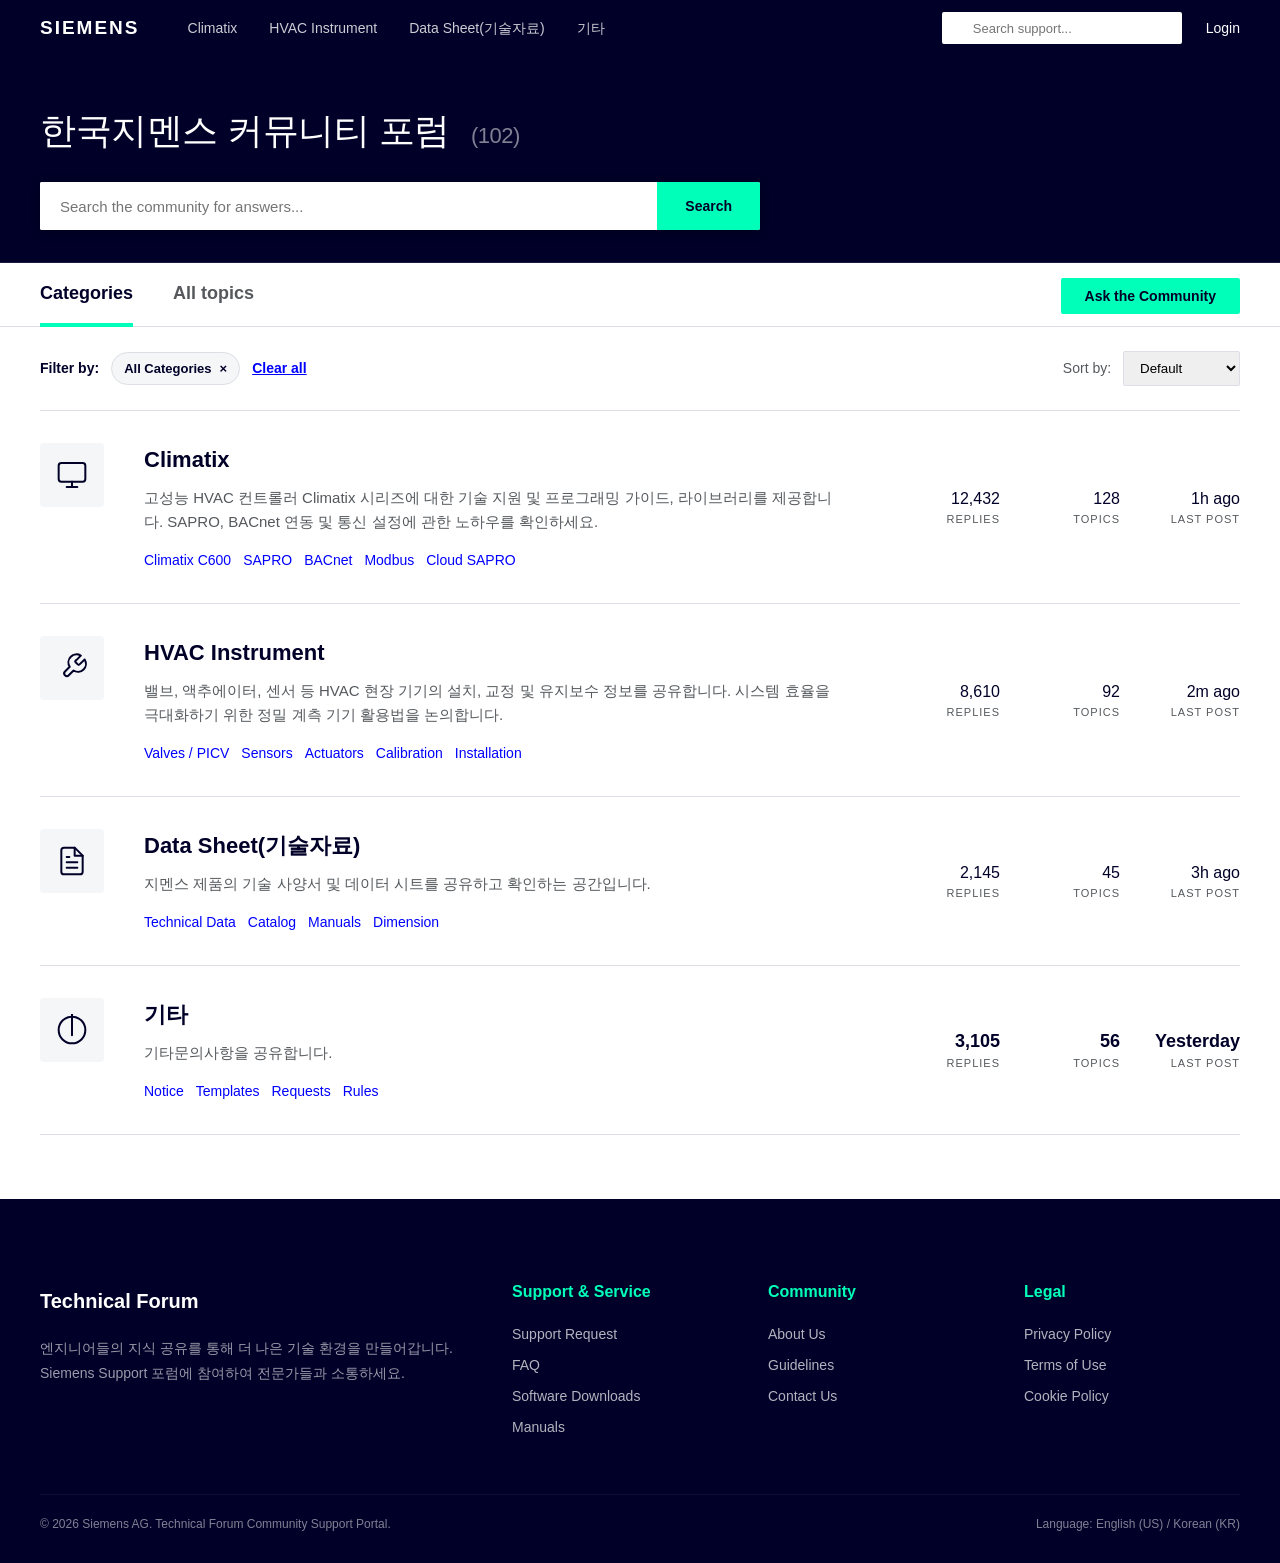
==== index.html @ f9561da0 "feat: add Data Sheet(기술자료) category to navigation and list" ====
<!doctype html>
<html lang="ko">
<head>
  <meta charset="utf-8" />
  <meta name="viewport" content="width=device-width, initial-scale=1" />
  <title>Technical Forum Community | Categories</title>
  <meta name="description" content="Technical Forum Community - 전문 엔지니어를 위한 기술 포럼 및 커뮤니티입니다." />
  <link rel="stylesheet" href="style.css">
  <script async src="https://pagead2.googlesyndication.com/pagead/js/adsbygoogle.js?client=ca-pub-2535043174275075" crossorigin="anonymous"></script>
</head>
<body>

  <!-- HEADER AREA -->
  <header class="topnav">
    <div class="container row">
      <div class="brand" onclick="location.href='/'">SIEMENS</div>
      <nav class="menu">
        <a href="#climatix">Climatix</a>
        <a href="#hvac">HVAC Instrument</a>
        <a href="#datasheet">Data Sheet(기술자료)</a>
        <a href="#others">기타</a>
      </nav>
      <div class="top-actions">
        <div class="search-mini">
          <svg width="14" height="14" viewBox="0 0 24 24" fill="none" stroke="currentColor" stroke-width="3" stroke-linecap="round" stroke-linejoin="round"><circle cx="11" cy="11" r="8"></circle><line x1="21" y1="21" x2="16.65" y2="16.65"></line></svg>
          <input type="text" placeholder="Search support..." />
        </div>
        <div style="cursor:pointer; font-size:14px; font-weight:500;">Login</div>
      </div>
    </div>
  </header>

  <!-- HERO SECTION -->
  <section class="hero">
    <div class="container">
      <h1>한국지멘스 커뮤니티 포럼 <span class="stats-count">(102)</span></h1>
      
      <div class="hero-search">
        <input type="text" placeholder="Search the community for answers..." />
        <button>Search</button>
      </div>
    </div>
  </section>

  <!-- ADSENSE TOP -->
  <div class="container" style="text-align: center;">
    <ins class="adsbygoogle"
         style="display:block"
         data-ad-client="ca-pub-2535043174275075"
         data-ad-slot="default"
         data-ad-format="auto"
         data-full-width-responsive="true"></ins>
    <script>(adsbygoogle = window.adsbygoogle || []).push({});</script>
  </div>

  <!-- TOOLBAR (Tabs & Ask Button) -->
  <div class="toolbar">
    <div class="container row">
      <div class="tabs">
        <div class="tab active">Categories</div>
        <div class="tab">All topics</div>
      </div>
      <div class="actions-right">
        <button class="btn-primary">Ask the Community</button>
      </div>
    </div>
  </div>

  <!-- MAIN CONTENT AREA -->
  <main class="container">
    
    <!-- Filter Bar -->
    <div class="filter-bar">
      <div class="filter-info">
        <span style="font-weight:700; font-size:14px;">Filter by:</span>
        <div class="tag">All Categories <span>×</span></div>
        <a href="#" style="font-size:14px; color:var(--link-color); text-decoration:underline; font-weight:700;">Clear all</a>
      </div>
      <div style="font-size:14px; color:var(--text-muted);">
        Sort by: 
        <select style="border:1px solid var(--border-color); padding:8px 12px; border-radius:2px; margin-left:8px;">
          <option>Default</option>
          <option>A-Z</option>
          <option>Most Topics</option>
        </select>
      </div>
    </div>

    <!-- Category List -->
    <section class="cat-list">
      
      <!-- Category 1: Climatix -->
      <div class="cat-item" id="climatix">
        <div class="cat-icon">
          <svg width="32" height="32" viewBox="0 0 24 24" fill="none" stroke="currentColor" stroke-width="1.5" stroke-linecap="round" stroke-linejoin="round"><rect x="2" y="3" width="20" height="14" rx="2" ry="2"></rect><line x1="8" y1="21" x2="16" y2="21"></line><line x1="12" y1="17" x2="12" y2="21"></line></svg>
        </div>
        <div class="cat-body">
          <h3>Climatix</h3>
          <p>고성능 HVAC 컨트롤러 Climatix 시리즈에 대한 기술 지원 및 프로그래밍 가이드, 라이브러리를 제공합니다. SAPRO, BACnet 연동 및 통신 설정에 관한 노하우를 확인하세요.</p>
          <div class="cat-tags">
            <a href="#">Climatix C600</a>
            <a href="#">SAPRO</a>
            <a href="#">BACnet</a>
            <a href="#">Modbus</a>
            <a href="#">Cloud SAPRO</a>
          </div>
        </div>
        <div class="cat-stats">
          <div class="stat-box"><span class="data-val">12,432</span> <span class="stat-label">REPLIES</span></div>
          <div class="stat-box"><span class="data-val">128</span> <span class="stat-label">TOPICS</span></div>
          <div class="stat-box"><span class="data-val">1h ago</span> <span class="stat-label">LAST POST</span></div>
        </div>
      </div>

      <!-- Category 2: HVAC Instrument -->
      <div class="cat-item" id="hvac">
        <div class="cat-icon">
          <svg width="32" height="32" viewBox="0 0 24 24" fill="none" stroke="currentColor" stroke-width="1.5" stroke-linecap="round" stroke-linejoin="round"><path d="M14.7 6.3a1 1 0 0 0 0 1.4l1.6 1.6a1 1 0 0 0 1.4 0l3.77-3.7a6 6 0 0 1-8.3 8.3l-3.58 3.54a2 2 0 1 1-2.83-2.83l3.54-3.58a6 6 0 0 1 8.3-8.3l-3.7 3.77Z"></path></svg>
        </div>
        <div class="cat-body">
          <h3>HVAC Instrument</h3>
          <p>밸브, 액추에이터, 센서 등 HVAC 현장 기기의 설치, 교정 및 유지보수 정보를 공유합니다. 시스템 효율을 극대화하기 위한 정밀 계측 기기 활용법을 논의합니다.</p>
          <div class="cat-tags">
            <a href="#">Valves / PICV</a>
            <a href="#">Sensors</a>
            <a href="#">Actuators</a>
            <a href="#">Calibration</a>
            <a href="#">Installation</a>
          </div>
        </div>
        <div class="cat-stats">
          <div class="stat-box"><span class="data-val">8,610</span> <span class="stat-label">REPLIES</span></div>
          <div class="stat-box"><span class="data-val">92</span> <span class="stat-label">TOPICS</span></div>
          <div class="stat-box"><span class="data-val">2m ago</span> <span class="stat-label">LAST POST</span></div>
        </div>
      </div>

      <!-- Category 3: Data Sheet -->
      <div class="cat-item" id="datasheet">
        <div class="cat-icon">
          <svg width="32" height="32" viewBox="0 0 24 24" fill="none" stroke="currentColor" stroke-width="1.5" stroke-linecap="round" stroke-linejoin="round"><path d="M14 2H6a2 2 0 0 0-2 2v16a2 2 0 0 0 2 2h12a2 2 0 0 0 2-2V8z"></path><polyline points="14 2 14 8 20 8"></polyline><line x1="16" y1="13" x2="8" y2="13"></line><line x1="16" y1="17" x2="8" y2="17"></line><polyline points="10 9 9 9 8 9"></polyline></svg>
        </div>
        <div class="cat-body">
          <h3>Data Sheet(기술자료)</h3>
          <p>지멘스 제품의 기술 사양서 및 데이터 시트를 공유하고 확인하는 공간입니다.</p>
          <div class="cat-tags">
            <a href="#">Technical Data</a>
            <a href="#">Catalog</a>
            <a href="#">Manuals</a>
            <a href="#">Dimension</a>
          </div>
        </div>
        <div class="cat-stats">
          <div class="stat-box"><span class="data-val">2,145</span> <span class="stat-label">REPLIES</span></div>
          <div class="stat-box"><span class="data-val">45</span> <span class="stat-label">TOPICS</span></div>
          <div class="stat-box"><span class="data-val">3h ago</span> <span class="stat-label">LAST POST</span></div>
        </div>
      </div>

      <!-- Category 4: Community -->
      <div class="cat-item" id="others">
        <div class="cat-icon">
          <svg width="32" height="32" viewBox="0 0 24 24" fill="none" stroke="currentColor" stroke-width="1.5" stroke-linecap="round" stroke-linejoin="round"><circle cx="12" cy="12" r="10"></circle><line x1="12" y1="8" x2="12" y2="12"></line><line x1="12" y1="16" x2="12.01" i6="16"></line></svg>
        </div>
        <div class="cat-body">
          <h3>기타</h3>
          <p>기타문의사항을 공유합니다.</p>
          <div class="cat-tags">
            <a href="#">Notice</a>
            <a href="#">Templates</a>
            <a href="#">Requests</a>
            <a href="#">Rules</a>
          </div>
        </div>
        <div class="cat-stats">
          <div class="stat-box"><span class="stat-val">3,105</span> <span class="stat-label">REPLIES</span></div>
          <div class="stat-box"><span class="stat-val">56</span> <span class="stat-label">TOPICS</span></div>
          <div class="stat-box"><span class="stat-val">Yesterday</span> <span class="stat-label">LAST POST</span></div>
        </div>
      </div>

    </section>

    <!-- ADSENSE BOTTOM SLOT -->
    <div style="margin: 64px 0; text-align: center;">
      <ins class="adsbygoogle"
           style="display:block"
           data-ad-client="ca-pub-2535043174275075"
           data-ad-slot="default"
           data-ad-format="auto"
           data-full-width-responsive="true"></ins>
      <script>(adsbygoogle = window.adsbygoogle || []).push({});</script>
    </div>

  </main>

  <!-- FOOTER AREA -->
  <footer>
    <div class="container">
      <div class="footer-grid">
        <div class="footer-col">
          <h4 style="color:#fff; font-size:20px;">Technical Forum</h4>
          <p style="opacity:0.6; font-size:14px; line-height:1.8;">엔지니어들의 지식 공유를 통해 더 나은 기술 환경을 만들어갑니다. Siemens Support 포럼에 참여하여 전문가들과 소통하세요.</p>
        </div>
        <div class="footer-col">
          <h4>Support & Service</h4>
          <ul>
            <li><a href="#">Support Request</a></li>
            <li><a href="#">FAQ</a></li>
            <li><a href="#">Software Downloads</a></li>
            <li><a href="#">Manuals</a></li>
          </ul>
        </div>
        <div class="footer-col">
          <h4>Community</h4>
          <ul>
            <li><a href="#">About Us</a></li>
            <li><a href="#">Guidelines</a></li>
            <li><a href="#">Contact Us</a></li>
          </ul>
        </div>
        <div class="footer-col">
          <h4>Legal</h4>
          <ul>
            <li><a href="#">Privacy Policy</a></li>
            <li><a href="#">Terms of Use</a></li>
            <li><a href="#">Cookie Policy</a></li>
          </ul>
        </div>
      </div>
      <div class="footer-bottom">
        <div>© 2026 Siemens AG. Technical Forum Community Support Portal.</div>
        <div>Language: English (US) / Korean (KR)</div>
      </div>
    </div>
  </footer>

  <script src="main.js"></script>
</body>
</html>
---- style.css ----
:root {
  --siemens-navy: #000028; /* Siemens Petrol Dark */
  --siemens-mint: #00ffb9; /* Siemens Mint */
  --bg-main: #ffffff;
  --bg-soft: #f4f6f8;
  --border-color: #dcdfe6;
  --text-main: #000028;
  --text-muted: #55595d;
  --link-color: #0000ff;
  --max-width: 1240px;
  --header-height: 56px;
}

* {
  box-sizing: border-box;
  -webkit-font-smoothing: antialiased;
}

body {
  margin: 0;
  font-family: "Siemens Sans", "Helvetica Neue", Arial, sans-serif;
  color: var(--text-main);
  background: var(--bg-main);
  line-height: 1.5;
}

a {
  color: inherit;
  text-decoration: none;
  transition: all 0.2s ease;
}

.container {
  max-width: var(--max-width);
  margin: 0 auto;
  padding: 0 20px;
}

/* Header & Navigation */
.topnav {
  background: var(--siemens-navy);
  color: #fff;
  height: var(--header-height);
  position: sticky;
  top: 0;
  z-index: 1000;
  display: flex;
  align-items: center;
}

.topnav .row {
  display: flex;
  align-items: center;
  width: 100%;
  height: 100%;
}

.brand {
  font-size: 19px;
  font-weight: 700;
  letter-spacing: 2px;
  cursor: pointer;
  margin-right: 48px;
  display: flex;
  align-items: center;
}

.menu {
  display: flex;
  gap: 32px;
  font-size: 14px;
  font-weight: 400;
  height: 100%;
}

.menu a {
  display: flex;
  align-items: center;
  opacity: 0.8;
  position: relative;
  height: 100%;
}

.menu a:hover, .menu a.active {
  opacity: 1;
}

.menu a::after {
  content: '';
  position: absolute;
  bottom: 0;
  left: 0;
  width: 100%;
  height: 3px;
  background: var(--siemens-mint);
  transform: scaleX(0);
  transition: transform 0.2s;
}

.menu a:hover::after, .menu a.active::after {
  transform: scaleX(1);
}

.top-actions {
  margin-left: auto;
  display: flex;
  align-items: center;
  gap: 24px;
}

.search-mini {
  background: #fff;
  border-radius: 2px;
  display: flex;
  align-items: center;
  padding: 0 10px;
  height: 32px;
  width: 240px;
}

.search-mini input {
  border: none;
  outline: none;
  padding: 0 8px;
  width: 100%;
  font-size: 13px;
  color: #000;
}

/* Hero Section */
.hero {
  background: var(--siemens-navy);
  color: #fff;
  padding: 48px 0 32px;
  text-align: left;
  border-bottom: 1px solid rgba(255,255,255,0.1);
}

.hero h1 {
  margin: 0 0 24px 0;
  font-size: 36px;
  font-weight: 300;
  letter-spacing: -0.5px;
}

.hero .stats-count {
  font-size: 22px;
  opacity: 0.5;
  margin-left: 12px;
  font-weight: 300;
}

.hero-search {
  display: flex;
  max-width: 720px;
  background: #fff;
  border-radius: 2px;
  overflow: hidden;
  height: 48px;
  box-shadow: 0 2px 10px rgba(0,0,0,0.3);
}

.hero-search input {
  flex: 1;
  border: none;
  padding: 0 20px;
  font-size: 15px;
  outline: none;
}

.hero-search button {
  background: var(--siemens-mint);
  border: none;
  padding: 0 28px;
  font-weight: 700;
  color: var(--siemens-navy);
  cursor: pointer;
  font-size: 14px;
}

/* Breadcrumb */
.breadcrumb {
  background: #fff;
  border-bottom: 1px solid var(--border-color);
  padding: 12px 0;
  font-size: 12px;
  color: var(--text-muted);
}

/* Content Tabs Toolbar */
.toolbar {
  border-bottom: 1px solid var(--border-color);
  background: #fff;
  position: sticky;
  top: var(--header-height);
  z-index: 900;
}

.toolbar .row {
  display: flex;
  justify-content: space-between;
  align-items: flex-end;
}

.tabs {
  display: flex;
  gap: 40px;
}

.tab {
  padding: 16px 0;
  font-size: 18px;
  font-weight: 700;
  color: var(--text-muted);
  border-bottom: 4px solid transparent;
  cursor: pointer;
  position: relative;
  bottom: -1px;
}

.tab.active {
  color: var(--siemens-navy);
  border-bottom-color: var(--siemens-mint);
}

.actions-right {
  padding-bottom: 12px;
}

.btn-primary {
  background: var(--siemens-mint);
  color: var(--siemens-navy);
  border: none;
  padding: 10px 24px;
  font-weight: 700;
  border-radius: 2px;
  cursor: pointer;
  font-size: 14px;
}

/* Filter Bar */
.filter-bar {
  display: flex;
  justify-content: space-between;
  padding: 24px 0;
  border-bottom: 1px solid var(--border-color);
  align-items: center;
}

.filter-info {
  display: flex;
  align-items: center;
  gap: 12px;
}

.tag {
  background: var(--bg-soft);
  padding: 6px 12px;
  border-radius: 20px;
  font-weight: 700;
  font-size: 13px;
  display: flex;
  align-items: center;
  gap: 8px;
  border: 1px solid var(--border-color);
}

/* Category List */
.cat-list {
  margin-bottom: 60px;
}

.cat-item {
  display: grid;
  grid-template-columns: 80px 1fr 340px;
  gap: 24px;
  padding: 32px 0;
  border-bottom: 1px solid var(--border-color);
}

.cat-item:hover {
  background: #fcfcfc;
}

.cat-icon {
  width: 64px;
  height: 64px;
  background: var(--bg-soft);
  display: flex;
  align-items: center;
  justify-content: center;
  border-radius: 4px;
  color: var(--siemens-navy);
}

.cat-body h3 {
  margin: 0 0 10px 0;
  font-size: 22px;
  font-weight: 700;
}

.cat-body p {
  margin: 0 0 16px 0;
  font-size: 15px;
  color: var(--text-muted);
  max-width: 700px;
  line-height: 1.6;
}

.cat-tags {
  display: flex;
  flex-wrap: wrap;
  gap: 12px;
  font-size: 14px;
  font-weight: 500;
  color: var(--link-color);
}

.cat-tags a:hover {
  text-decoration: underline;
}

.cat-stats {
  display: grid;
  grid-template-columns: repeat(3, 1fr);
  gap: 20px;
  text-align: right;
  align-self: center;
}

.stat-box {
  display: flex;
  flex-direction: column;
}

.stat-val {
  font-size: 18px;
  font-weight: 700;
}

.stat-label {
  font-size: 11px;
  color: var(--text-muted);
  text-transform: uppercase;
  letter-spacing: 1px;
}

/* Footer */
footer {
  background: var(--siemens-navy);
  color: #fff;
  padding: 60px 0 30px;
}

.footer-grid {
  display: grid;
  grid-template-columns: 2fr repeat(3, 1fr);
  gap: 40px;
  margin-bottom: 40px;
}

.footer-col h4 {
  color: var(--siemens-mint);
  margin-bottom: 20px;
}

.footer-col ul {
  list-style: none;
  padding: 0;
}

.footer-col li {
  margin-bottom: 10px;
  font-size: 14px;
  opacity: 0.7;
}

.footer-bottom {
  border-top: 1px solid rgba(255,255,255,0.1);
  padding-top: 20px;
  font-size: 12px;
  display: flex;
  justify-content: space-between;
  opacity: 0.5;
}

@media (max-width: 900px) {
  .cat-item {
    grid-template-columns: 1fr;
    text-align: center;
  }
  .cat-icon { margin: 0 auto; }
  .cat-stats { text-align: center; margin-top: 20px; }
  .footer-grid { grid-template-columns: 1fr 1fr; }
}
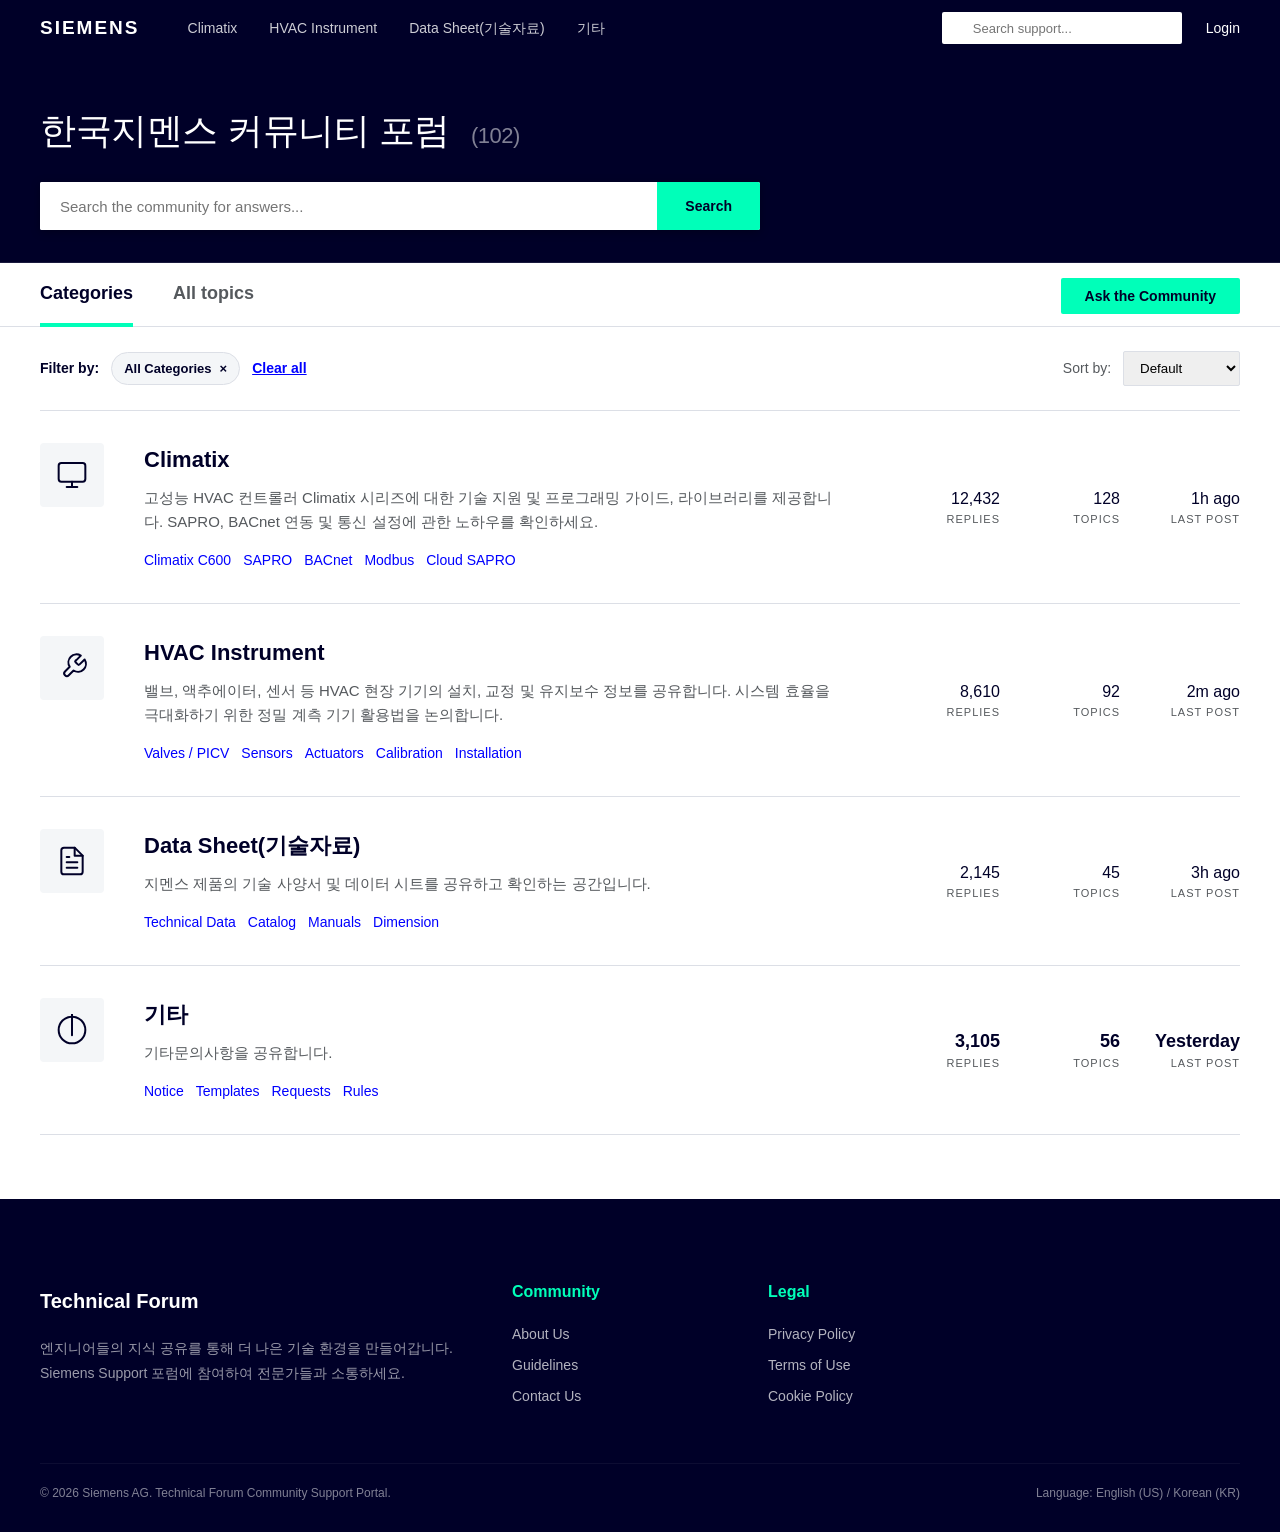
==== commit 24c671fc: "docs: remove Support & Service column from footer" ====
--- a/index.html
+++ b/index.html
@@ -203,15 +203,6 @@
           <p style="opacity:0.6; font-size:14px; line-height:1.8;">엔지니어들의 지식 공유를 통해 더 나은 기술 환경을 만들어갑니다. Siemens Support 포럼에 참여하여 전문가들과 소통하세요.</p>
         </div>
         <div class="footer-col">
-          <h4>Support & Service</h4>
-          <ul>
-            <li><a href="#">Support Request</a></li>
-            <li><a href="#">FAQ</a></li>
-            <li><a href="#">Software Downloads</a></li>
-            <li><a href="#">Manuals</a></li>
-          </ul>
-        </div>
-        <div class="footer-col">
           <h4>Community</h4>
           <ul>
             <li><a href="#">About Us</a></li>
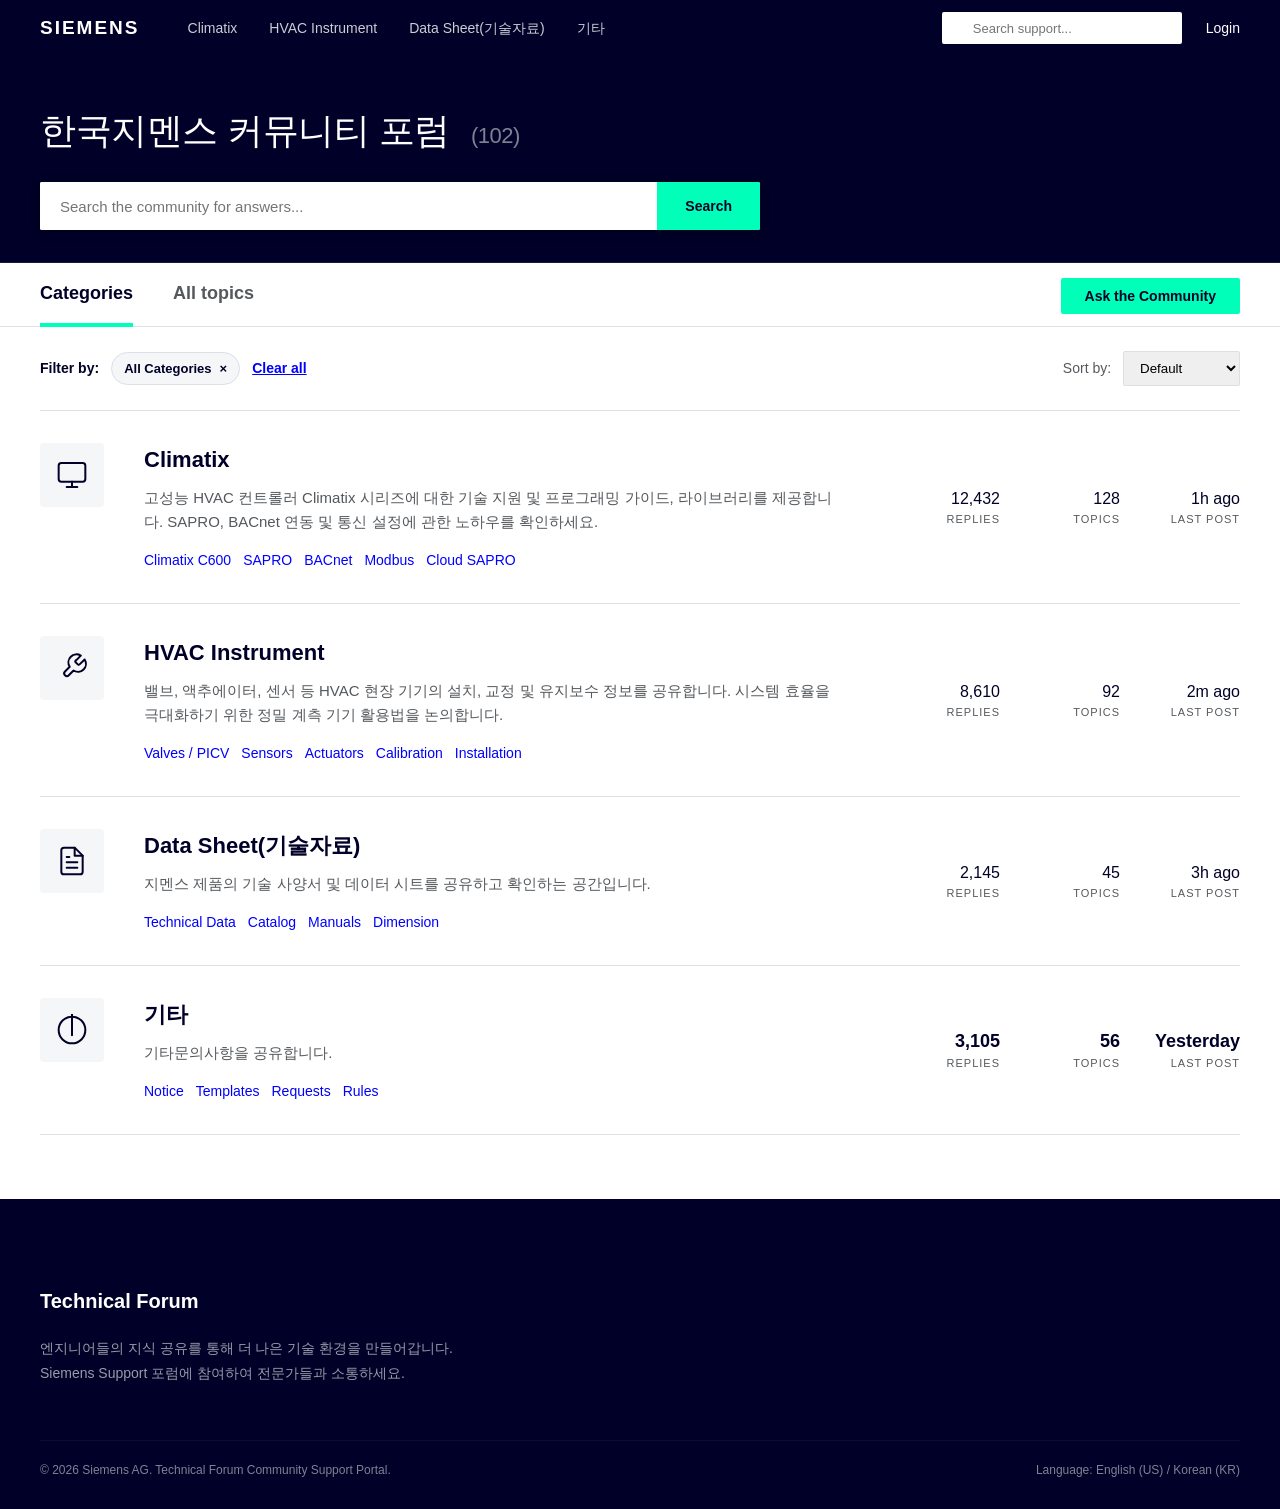
==== commit ec4769d1: "docs: remove Community and Legal columns from footer" ====
--- a/index.html
+++ b/index.html
@@ -202,22 +202,6 @@
           <h4 style="color:#fff; font-size:20px;">Technical Forum</h4>
           <p style="opacity:0.6; font-size:14px; line-height:1.8;">엔지니어들의 지식 공유를 통해 더 나은 기술 환경을 만들어갑니다. Siemens Support 포럼에 참여하여 전문가들과 소통하세요.</p>
         </div>
-        <div class="footer-col">
-          <h4>Community</h4>
-          <ul>
-            <li><a href="#">About Us</a></li>
-            <li><a href="#">Guidelines</a></li>
-            <li><a href="#">Contact Us</a></li>
-          </ul>
-        </div>
-        <div class="footer-col">
-          <h4>Legal</h4>
-          <ul>
-            <li><a href="#">Privacy Policy</a></li>
-            <li><a href="#">Terms of Use</a></li>
-            <li><a href="#">Cookie Policy</a></li>
-          </ul>
-        </div>
       </div>
       <div class="footer-bottom">
         <div>© 2026 Siemens AG. Technical Forum Community Support Portal.</div>
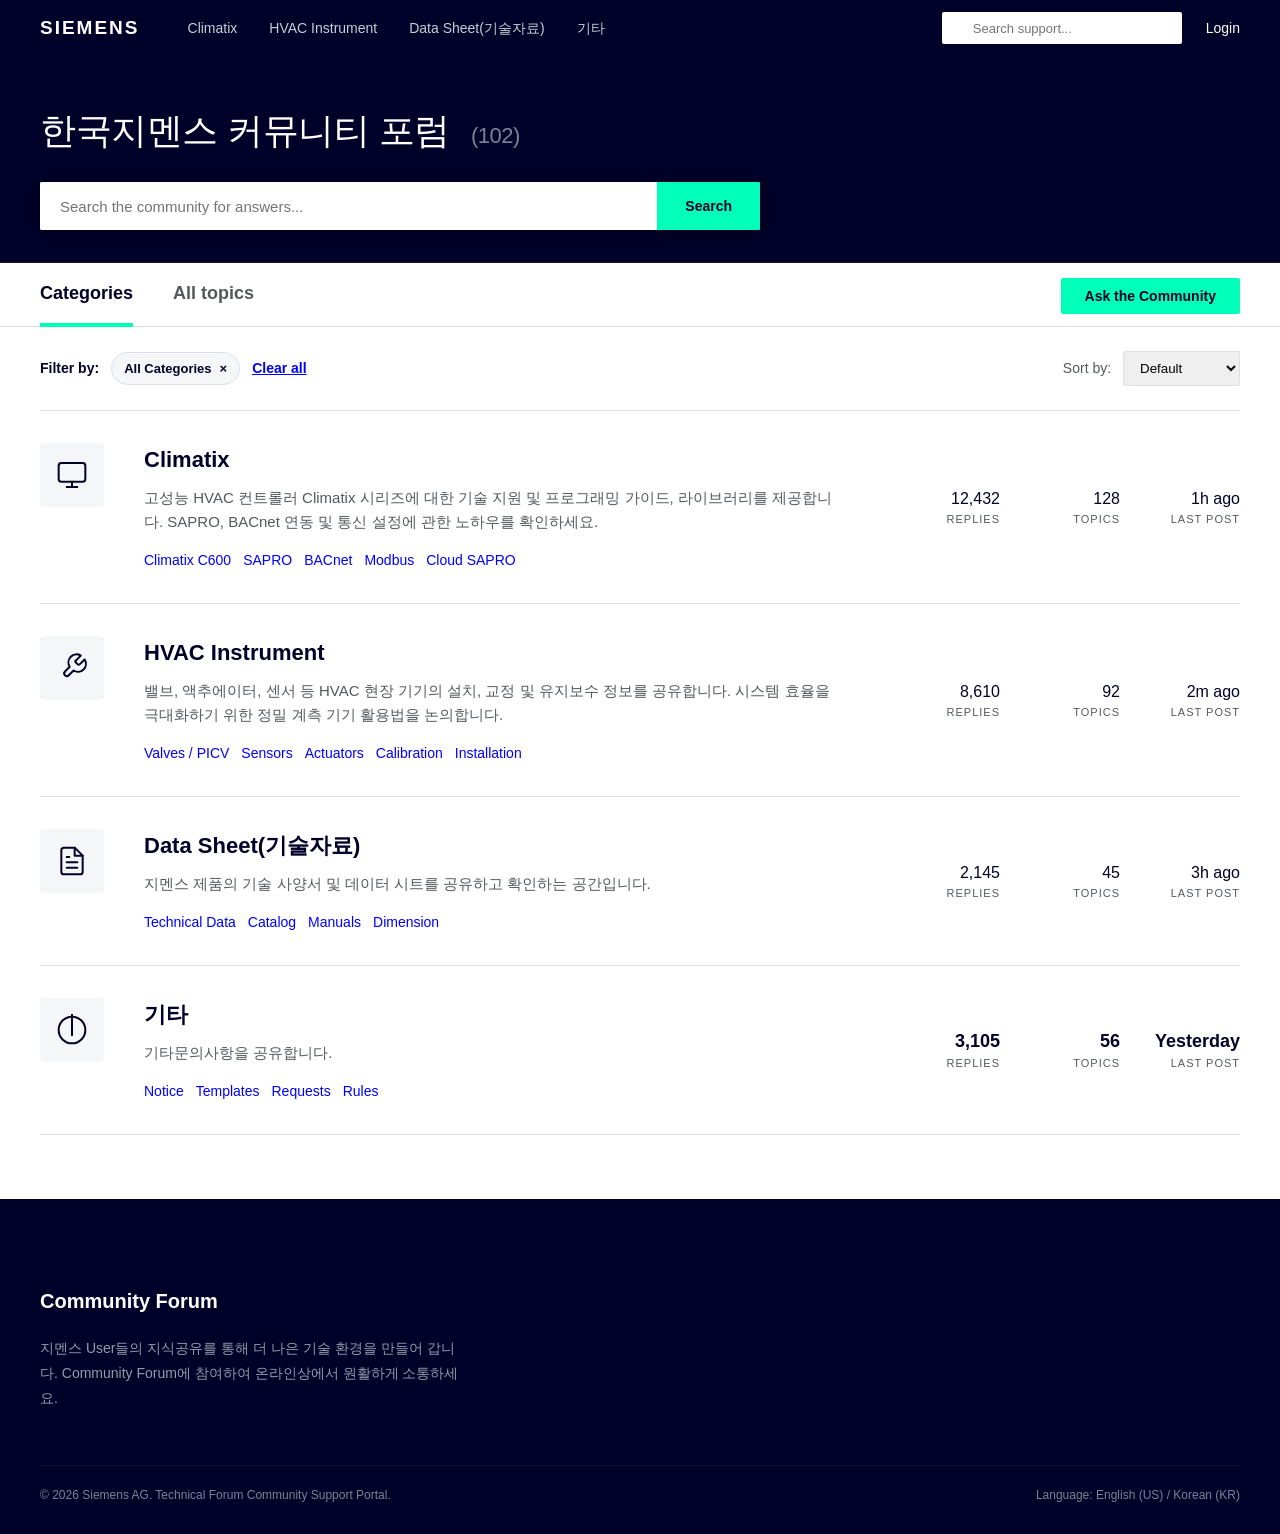
==== commit ff082560: "docs: update footer title and description to Community Forum" ====
--- a/index.html
+++ b/index.html
@@ -199,8 +199,8 @@
     <div class="container">
       <div class="footer-grid">
         <div class="footer-col">
-          <h4 style="color:#fff; font-size:20px;">Technical Forum</h4>
-          <p style="opacity:0.6; font-size:14px; line-height:1.8;">엔지니어들의 지식 공유를 통해 더 나은 기술 환경을 만들어갑니다. Siemens Support 포럼에 참여하여 전문가들과 소통하세요.</p>
+          <h4 style="color:#fff; font-size:20px;">Community Forum</h4>
+          <p style="opacity:0.6; font-size:14px; line-height:1.8;">지멘스 User들의 지식공유를 통해 더 나은 기술 환경을 만들어 갑니다. Community Forum에 참여하여 온라인상에서 원활하게 소통하세요.</p>
         </div>
       </div>
       <div class="footer-bottom">
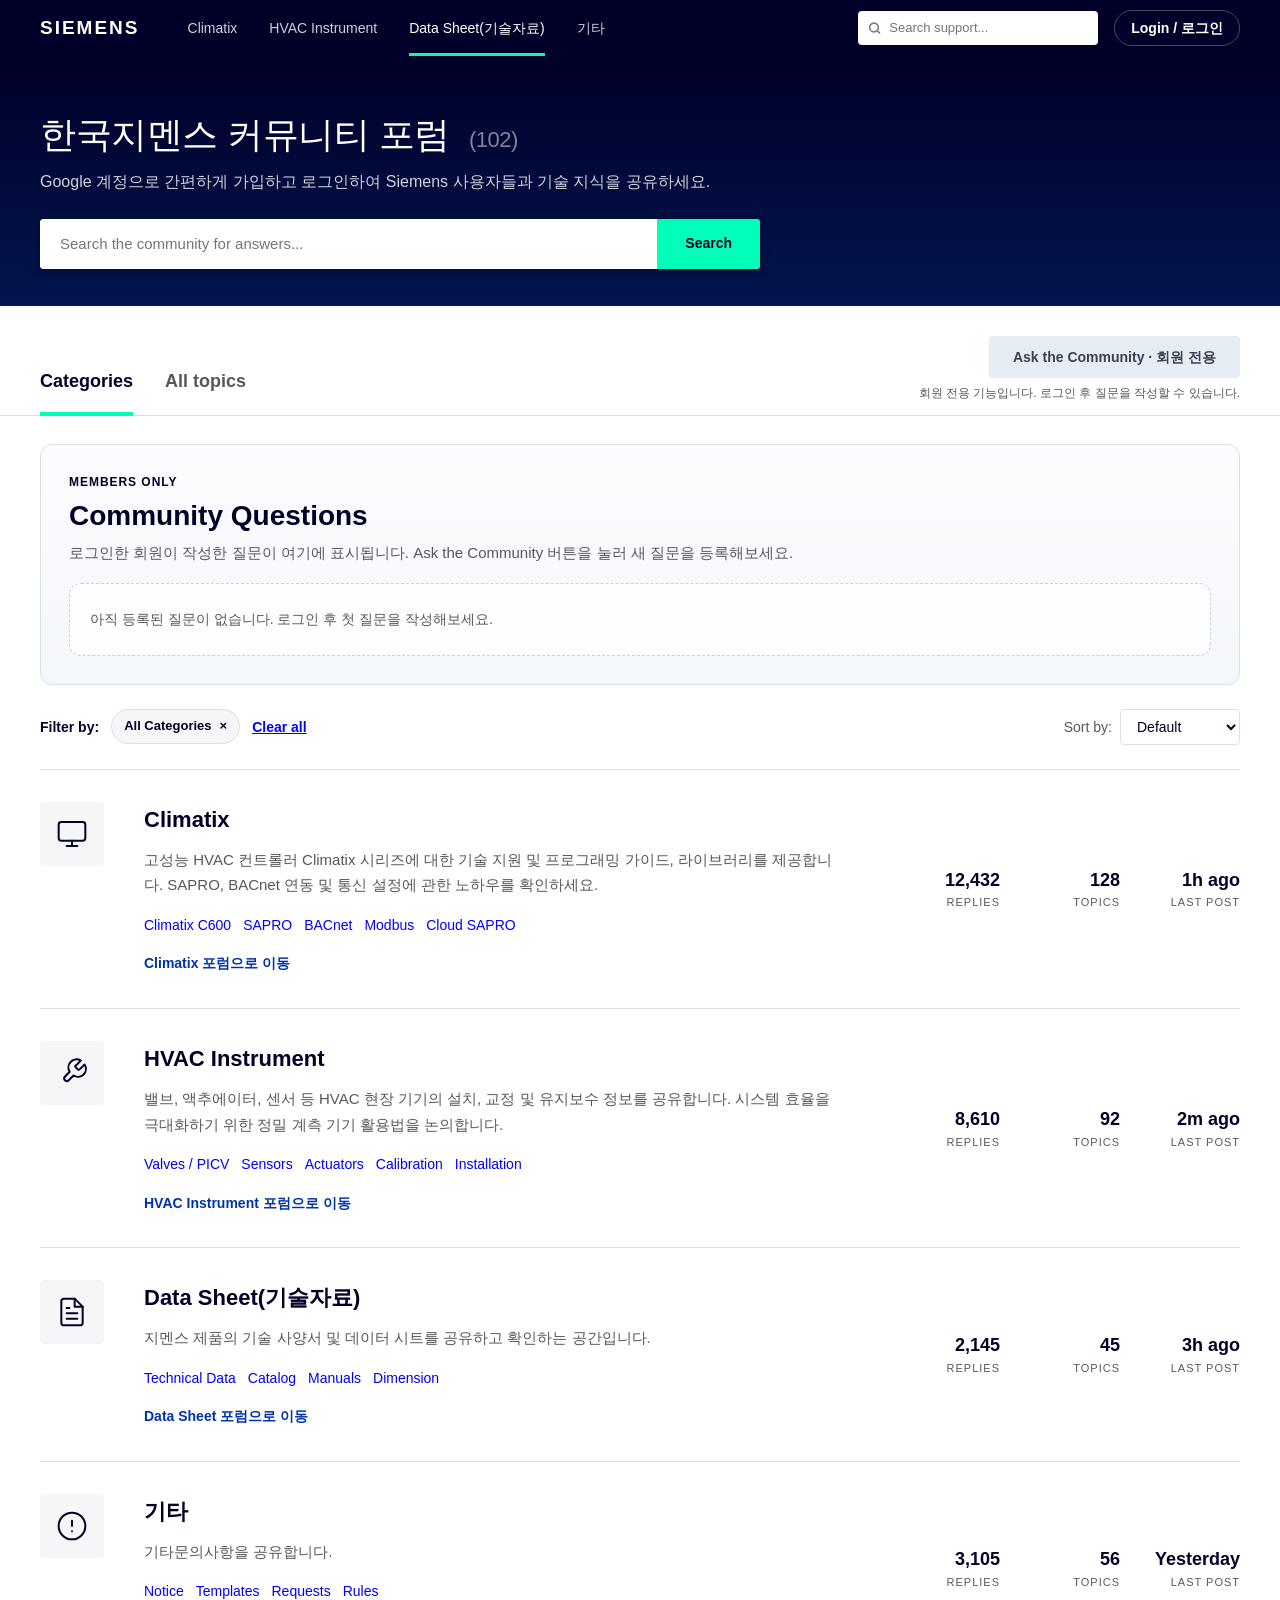
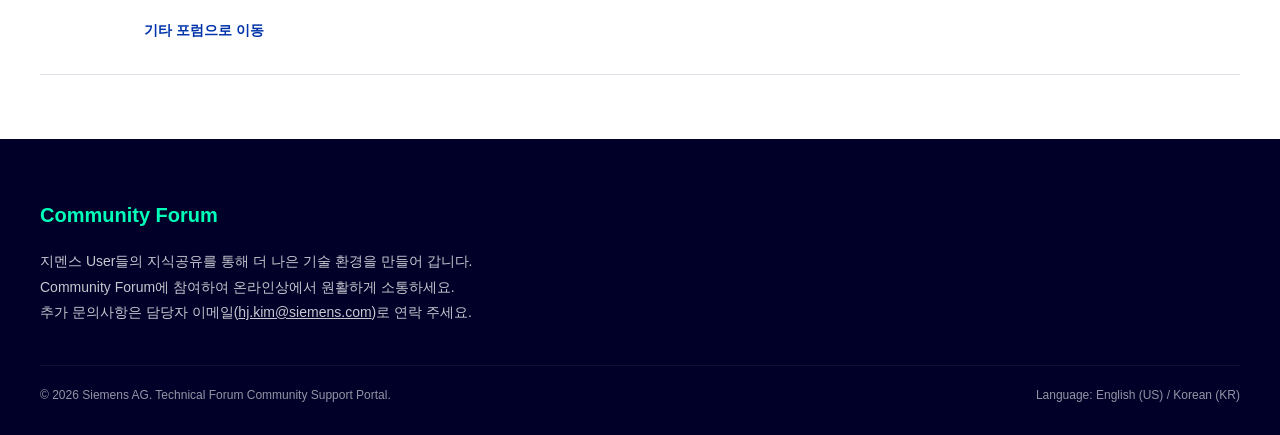
==== commit bf04c6ac: "Make all category cards navigate to detail pages" ====
--- a/index.html
+++ b/index.html
@@ -7,43 +7,58 @@
   <meta name="description" content="Technical Forum Community - 전문 엔지니어를 위한 기술 포럼 및 커뮤니티입니다." />
   <link rel="stylesheet" href="style.css">
   <script async src="https://pagead2.googlesyndication.com/pagead/js/adsbygoogle.js?client=ca-pub-2535043174275075" crossorigin="anonymous"></script>
+  <script src="https://accounts.google.com/gsi/client" async defer></script>
 </head>
-<body>
-
-  <!-- HEADER AREA -->
+<body data-google-client-id="1000526261655-odq54qk5b8e4jkg72g7velvd3a2fp7uc.apps.googleusercontent.com" data-apps-script-url="https://script.google.com/macros/s/AKfycbznHXNoRbFIjArKnqRX2U7B5SVUgsxsS1bhaTOVXBGDyqyCNfTadQxNCJcMjl18F_Zs/exec">
+
   <header class="topnav">
     <div class="container row">
-      <div class="brand" onclick="location.href='/'">SIEMENS</div>
-      <nav class="menu">
+      <a class="brand" href="/" aria-label="SIEMENS home">SIEMENS</a>
+      <button id="menuToggle" class="menu-toggle" type="button" aria-label="메뉴 열기" aria-controls="primaryMenu" aria-expanded="false">
+        <span></span>
+        <span></span>
+        <span></span>
+      </button>
+      <nav id="primaryMenu" class="menu" aria-label="Primary navigation">
         <a href="#climatix">Climatix</a>
         <a href="#hvac">HVAC Instrument</a>
         <a href="#datasheet">Data Sheet(기술자료)</a>
         <a href="#others">기타</a>
       </nav>
       <div class="top-actions">
-        <div class="search-mini">
-          <svg width="14" height="14" viewBox="0 0 24 24" fill="none" stroke="currentColor" stroke-width="3" stroke-linecap="round" stroke-linejoin="round"><circle cx="11" cy="11" r="8"></circle><line x1="21" y1="21" x2="16.65" y2="16.65"></line></svg>
-          <input type="text" placeholder="Search support..." />
-        </div>
-        <div style="cursor:pointer; font-size:14px; font-weight:500;">Login</div>
+        <label class="search-mini" aria-label="Quick search">
+          <svg width="14" height="14" viewBox="0 0 24 24" fill="none" stroke="currentColor" stroke-width="3" stroke-linecap="round" stroke-linejoin="round" aria-hidden="true"><circle cx="11" cy="11" r="8"></circle><line x1="21" y1="21" x2="16.65" y2="16.65"></line></svg>
+          <input type="text" placeholder="Search support..." aria-label="Search support" />
+        </label>
+
+        <div class="auth-controls">
+          <button id="loginTrigger" class="login-trigger" type="button" aria-haspopup="dialog" aria-controls="authModal">Login / 로그인</button>
+
+          <div id="userMenu" class="user-menu is-hidden" aria-live="polite">
+            <img id="userAvatar" class="user-avatar" src="" alt="사용자 프로필 이미지" referrerpolicy="no-referrer" />
+            <div class="user-info">
+              <strong id="userName">Guest</strong>
+              <span id="userEmail"></span>
+            </div>
+            <button id="logoutBtn" class="logout-btn" type="button">Logout</button>
+          </div>
+        </div>
       </div>
     </div>
   </header>
 
-  <!-- HERO SECTION -->
   <section class="hero">
     <div class="container">
       <h1>한국지멘스 커뮤니티 포럼 <span class="stats-count">(102)</span></h1>
-      
+      <p class="hero-subtext">Google 계정으로 간편하게 가입하고 로그인하여 Siemens 사용자들과 기술 지식을 공유하세요.</p>
       <div class="hero-search">
-        <input type="text" placeholder="Search the community for answers..." />
-        <button>Search</button>
+        <input type="text" placeholder="Search the community for answers..." aria-label="Search the community" />
+        <button type="button">Search</button>
       </div>
     </div>
   </section>
 
-  <!-- ADSENSE TOP -->
-  <div class="container" style="text-align: center;">
+  <div class="container ad-wrap">
     <ins class="adsbygoogle"
          style="display:block"
          data-ad-client="ca-pub-2535043174275075"
@@ -53,49 +68,54 @@
     <script>(adsbygoogle = window.adsbygoogle || []).push({});</script>
   </div>
 
-  <!-- TOOLBAR (Tabs & Ask Button) -->
   <div class="toolbar">
     <div class="container row">
-      <div class="tabs">
-        <div class="tab active">Categories</div>
-        <div class="tab">All topics</div>
+      <div class="tabs" role="tablist" aria-label="Forum views">
+        <button class="tab active" type="button" role="tab" aria-selected="true">Categories</button>
+        <button class="tab" type="button" role="tab" aria-selected="false">All topics</button>
       </div>
       <div class="actions-right">
-        <button class="btn-primary">Ask the Community</button>
-      </div>
-    </div>
-  </div>
-
-  <!-- MAIN CONTENT AREA -->
+        <button id="askCommunityBtn" class="btn-primary ask-btn" type="button" aria-haspopup="dialog" aria-controls="questionModal">Ask the Community</button>
+        <p id="askAccessHint" class="ask-access-hint" aria-live="polite">회원 전용 기능입니다. 로그인 후 질문을 작성할 수 있습니다.</p>
+      </div>
+    </div>
+  </div>
+
   <main class="container">
-    
-    <!-- Filter Bar -->
+    <section class="member-posts" aria-labelledby="memberPostsTitle">
+      <div class="member-posts-head">
+        <div>
+          <p class="section-eyebrow">Members Only</p>
+          <h2 id="memberPostsTitle">Community Questions</h2>
+          <p class="member-posts-desc">로그인한 회원이 작성한 질문이 여기에 표시됩니다. Ask the Community 버튼을 눌러 새 질문을 등록해보세요.</p>
+        </div>
+      </div>
+      <div id="questionList" class="question-list"></div>
+      <div id="questionEmptyState" class="question-empty-state">아직 등록된 질문이 없습니다. 로그인 후 첫 질문을 작성해보세요.</div>
+    </section>
+
     <div class="filter-bar">
       <div class="filter-info">
-        <span style="font-weight:700; font-size:14px;">Filter by:</span>
+        <span class="filter-label">Filter by:</span>
         <div class="tag">All Categories <span>×</span></div>
-        <a href="#" style="font-size:14px; color:var(--link-color); text-decoration:underline; font-weight:700;">Clear all</a>
-      </div>
-      <div style="font-size:14px; color:var(--text-muted);">
-        Sort by: 
-        <select style="border:1px solid var(--border-color); padding:8px 12px; border-radius:2px; margin-left:8px;">
+        <a href="#" class="clear-link">Clear all</a>
+      </div>
+      <label class="sort-wrap">Sort by:
+        <select>
           <option>Default</option>
           <option>A-Z</option>
           <option>Most Topics</option>
         </select>
-      </div>
-    </div>
-
-    <!-- Category List -->
+      </label>
+    </div>
+
     <section class="cat-list">
-      
-      <!-- Category 1: Climatix -->
-      <div class="cat-item" id="climatix">
-        <div class="cat-icon">
-          <svg width="32" height="32" viewBox="0 0 24 24" fill="none" stroke="currentColor" stroke-width="1.5" stroke-linecap="round" stroke-linejoin="round"><rect x="2" y="3" width="20" height="14" rx="2" ry="2"></rect><line x1="8" y1="21" x2="16" y2="21"></line><line x1="12" y1="17" x2="12" y2="21"></line></svg>
-        </div>
-        <div class="cat-body">
-          <h3>Climatix</h3>
+      <div class="cat-item cat-item-clickable" id="climatix" data-href="climatix.html" tabindex="0" role="link" aria-label="Climatix 포럼 페이지로 이동">
+        <a class="cat-icon cat-icon-link" href="climatix.html" aria-label="Climatix forum page">
+          <svg width="32" height="32" viewBox="0 0 24 24" fill="none" stroke="currentColor" stroke-width="1.5" stroke-linecap="round" stroke-linejoin="round" aria-hidden="true"><rect x="2" y="3" width="20" height="14" rx="2" ry="2"></rect><line x1="8" y1="21" x2="16" y2="21"></line><line x1="12" y1="17" x2="12" y2="21"></line></svg>
+        </a>
+        <div class="cat-body">
+          <h3><a class="cat-title-link" href="climatix.html">Climatix</a></h3>
           <p>고성능 HVAC 컨트롤러 Climatix 시리즈에 대한 기술 지원 및 프로그래밍 가이드, 라이브러리를 제공합니다. SAPRO, BACnet 연동 및 통신 설정에 관한 노하우를 확인하세요.</p>
           <div class="cat-tags">
             <a href="#">Climatix C600</a>
@@ -104,6 +124,7 @@
             <a href="#">Modbus</a>
             <a href="#">Cloud SAPRO</a>
           </div>
+          <a class="cat-entry-link" href="climatix.html">Climatix 포럼으로 이동</a>
         </div>
         <div class="cat-stats">
           <div class="stat-box"><span class="data-val">12,432</span> <span class="stat-label">REPLIES</span></div>
@@ -112,13 +133,12 @@
         </div>
       </div>
 
-      <!-- Category 2: HVAC Instrument -->
-      <div class="cat-item" id="hvac">
-        <div class="cat-icon">
-          <svg width="32" height="32" viewBox="0 0 24 24" fill="none" stroke="currentColor" stroke-width="1.5" stroke-linecap="round" stroke-linejoin="round"><path d="M14.7 6.3a1 1 0 0 0 0 1.4l1.6 1.6a1 1 0 0 0 1.4 0l3.77-3.7a6 6 0 0 1-8.3 8.3l-3.58 3.54a2 2 0 1 1-2.83-2.83l3.54-3.58a6 6 0 0 1 8.3-8.3l-3.7 3.77Z"></path></svg>
-        </div>
-        <div class="cat-body">
-          <h3>HVAC Instrument</h3>
+      <div class="cat-item cat-item-clickable" id="hvac" data-href="hvac.html" tabindex="0" role="link" aria-label="HVAC Instrument 포럼 페이지로 이동">
+        <a class="cat-icon cat-icon-link" href="hvac.html" aria-label="HVAC Instrument forum page">
+          <svg width="32" height="32" viewBox="0 0 24 24" fill="none" stroke="currentColor" stroke-width="1.5" stroke-linecap="round" stroke-linejoin="round" aria-hidden="true"><path d="M14.7 6.3a1 1 0 0 0 0 1.4l1.6 1.6a1 1 0 0 0 1.4 0l3.77-3.7a6 6 0 0 1-8.3 8.3l-3.58 3.54a2 2 0 1 1-2.83-2.83l3.54-3.58a6 6 0 0 1 8.3-8.3l-3.7 3.77Z"></path></svg>
+        </a>
+        <div class="cat-body">
+          <h3><a class="cat-title-link" href="hvac.html">HVAC Instrument</a></h3>
           <p>밸브, 액추에이터, 센서 등 HVAC 현장 기기의 설치, 교정 및 유지보수 정보를 공유합니다. 시스템 효율을 극대화하기 위한 정밀 계측 기기 활용법을 논의합니다.</p>
           <div class="cat-tags">
             <a href="#">Valves / PICV</a>
@@ -127,6 +147,7 @@
             <a href="#">Calibration</a>
             <a href="#">Installation</a>
           </div>
+          <a class="cat-entry-link" href="hvac.html">HVAC Instrument 포럼으로 이동</a>
         </div>
         <div class="cat-stats">
           <div class="stat-box"><span class="data-val">8,610</span> <span class="stat-label">REPLIES</span></div>
@@ -135,13 +156,12 @@
         </div>
       </div>
 
-      <!-- Category 3: Data Sheet -->
-      <div class="cat-item" id="datasheet">
-        <div class="cat-icon">
-          <svg width="32" height="32" viewBox="0 0 24 24" fill="none" stroke="currentColor" stroke-width="1.5" stroke-linecap="round" stroke-linejoin="round"><path d="M14 2H6a2 2 0 0 0-2 2v16a2 2 0 0 0 2 2h12a2 2 0 0 0 2-2V8z"></path><polyline points="14 2 14 8 20 8"></polyline><line x1="16" y1="13" x2="8" y2="13"></line><line x1="16" y1="17" x2="8" y2="17"></line><polyline points="10 9 9 9 8 9"></polyline></svg>
-        </div>
-        <div class="cat-body">
-          <h3>Data Sheet(기술자료)</h3>
+      <div class="cat-item cat-item-clickable" id="datasheet" data-href="datasheet.html" tabindex="0" role="link" aria-label="Data Sheet 포럼 페이지로 이동">
+        <a class="cat-icon cat-icon-link" href="datasheet.html" aria-label="Data Sheet forum page">
+          <svg width="32" height="32" viewBox="0 0 24 24" fill="none" stroke="currentColor" stroke-width="1.5" stroke-linecap="round" stroke-linejoin="round" aria-hidden="true"><path d="M14 2H6a2 2 0 0 0-2 2v16a2 2 0 0 0 2 2h12a2 2 0 0 0 2-2V8z"></path><polyline points="14 2 14 8 20 8"></polyline><line x1="16" y1="13" x2="8" y2="13"></line><line x1="16" y1="17" x2="8" y2="17"></line><polyline points="10 9 9 9 8 9"></polyline></svg>
+        </a>
+        <div class="cat-body">
+          <h3><a class="cat-title-link" href="datasheet.html">Data Sheet(기술자료)</a></h3>
           <p>지멘스 제품의 기술 사양서 및 데이터 시트를 공유하고 확인하는 공간입니다.</p>
           <div class="cat-tags">
             <a href="#">Technical Data</a>
@@ -149,6 +169,7 @@
             <a href="#">Manuals</a>
             <a href="#">Dimension</a>
           </div>
+          <a class="cat-entry-link" href="datasheet.html">Data Sheet 포럼으로 이동</a>
         </div>
         <div class="cat-stats">
           <div class="stat-box"><span class="data-val">2,145</span> <span class="stat-label">REPLIES</span></div>
@@ -157,13 +178,12 @@
         </div>
       </div>
 
-      <!-- Category 4: Community -->
-      <div class="cat-item" id="others">
-        <div class="cat-icon">
-          <svg width="32" height="32" viewBox="0 0 24 24" fill="none" stroke="currentColor" stroke-width="1.5" stroke-linecap="round" stroke-linejoin="round"><circle cx="12" cy="12" r="10"></circle><line x1="12" y1="8" x2="12" y2="12"></line><line x1="12" y1="16" x2="12.01" i6="16"></line></svg>
-        </div>
-        <div class="cat-body">
-          <h3>기타</h3>
+      <div class="cat-item cat-item-clickable" id="others" data-href="others.html" tabindex="0" role="link" aria-label="기타 포럼 페이지로 이동">
+        <a class="cat-icon cat-icon-link" href="others.html" aria-label="기타 forum page">
+          <svg width="32" height="32" viewBox="0 0 24 24" fill="none" stroke="currentColor" stroke-width="1.5" stroke-linecap="round" stroke-linejoin="round" aria-hidden="true"><circle cx="12" cy="12" r="10"></circle><line x1="12" y1="8" x2="12" y2="12"></line><line x1="12" y1="16" x2="12.01" y2="16"></line></svg>
+        </a>
+        <div class="cat-body">
+          <h3><a class="cat-title-link" href="others.html">기타</a></h3>
           <p>기타문의사항을 공유합니다.</p>
           <div class="cat-tags">
             <a href="#">Notice</a>
@@ -171,18 +191,17 @@
             <a href="#">Requests</a>
             <a href="#">Rules</a>
           </div>
-        </div>
-        <div class="cat-stats">
-          <div class="stat-box"><span class="stat-val">3,105</span> <span class="stat-label">REPLIES</span></div>
-          <div class="stat-box"><span class="stat-val">56</span> <span class="stat-label">TOPICS</span></div>
-          <div class="stat-box"><span class="stat-val">Yesterday</span> <span class="stat-label">LAST POST</span></div>
-        </div>
-      </div>
-
+          <a class="cat-entry-link" href="others.html">기타 포럼으로 이동</a>
+        </div>
+        <div class="cat-stats">
+          <div class="stat-box"><span class="data-val">3,105</span> <span class="stat-label">REPLIES</span></div>
+          <div class="stat-box"><span class="data-val">56</span> <span class="stat-label">TOPICS</span></div>
+          <div class="stat-box"><span class="data-val">Yesterday</span> <span class="stat-label">LAST POST</span></div>
+        </div>
+      </div>
     </section>
 
-    <!-- ADSENSE BOTTOM SLOT -->
-    <div style="margin: 64px 0; text-align: center;">
+    <div class="ad-bottom">
       <ins class="adsbygoogle"
            style="display:block"
            data-ad-client="ca-pub-2535043174275075"
@@ -191,16 +210,14 @@
            data-full-width-responsive="true"></ins>
       <script>(adsbygoogle = window.adsbygoogle || []).push({});</script>
     </div>
-
   </main>
 
-  <!-- FOOTER AREA -->
   <footer>
     <div class="container">
       <div class="footer-grid">
         <div class="footer-col">
-          <h4 style="color:#fff; font-size:20px;">Community Forum</h4>
-          <p style="opacity:0.6; font-size:14px; line-height:1.8;">지멘스 User들의 지식공유를 통해 더 나은 기술 환경을 만들어 갑니다. Community Forum에 참여하여 온라인상에서 원활하게 소통하세요.</p>
+          <h4>Community Forum</h4>
+          <p>지멘스 User들의 지식공유를 통해 더 나은 기술 환경을 만들어 갑니다.<br>Community Forum에 참여하여 온라인상에서 원활하게 소통하세요.<br>추가 문의사항은 담당자 이메일(<a href="mailto:hj.kim@siemens.com">hj.kim@siemens.com</a>)로 연락 주세요.</p>
         </div>
       </div>
       <div class="footer-bottom">
@@ -210,6 +227,58 @@
     </div>
   </footer>
 
+  <div id="authModal" class="auth-modal is-hidden" role="dialog" aria-modal="true" aria-labelledby="authTitle">
+    <div class="auth-backdrop" data-close-auth="true"></div>
+    <div class="auth-panel">
+      <button type="button" class="auth-close" id="authClose" aria-label="닫기">×</button>
+      <p class="auth-eyebrow">Google Sign-In</p>
+      <h2 id="authTitle">회원가입 / 로그인</h2>
+      <p class="auth-desc">Google 계정으로 간편하게 로그인하세요. 첫 로그인 시 자동으로 회원가입되며, 정보는 Google Sheet에 안전하게 저장됩니다.</p>
+      <ul class="auth-list">
+        <li>Google 계정 기반 간편 로그인</li>
+        <li>첫 로그인 시 자동 회원가입</li>
+        <li>재로그인 시 기존 회원 정보 확인</li>
+      </ul>
+      <div id="googleSignInButton" class="google-signin-slot"></div>
+      <p id="authStatus" class="auth-status" aria-live="polite"></p>
+    </div>
+  </div>
+
+  <div id="questionModal" class="auth-modal is-hidden" role="dialog" aria-modal="true" aria-labelledby="questionModalTitle">
+    <div class="auth-backdrop" data-close-question="true"></div>
+    <div class="auth-panel question-panel">
+      <button type="button" class="auth-close" id="questionClose" aria-label="닫기">×</button>
+      <p class="auth-eyebrow">Members Only</p>
+      <h2 id="questionModalTitle">Ask the Community</h2>
+      <p class="auth-desc">로그인한 회원만 질문을 작성할 수 있습니다. 카테고리, 제목, 내용을 입력한 뒤 등록해 주세요.</p>
+      <form id="questionForm" class="question-form">
+        <label class="field-group">
+          <span>카테고리</span>
+          <select id="questionCategory" required>
+            <option value="">카테고리를 선택하세요</option>
+            <option value="Climatix">Climatix</option>
+            <option value="HVAC Instrument">HVAC Instrument</option>
+            <option value="Data Sheet(기술자료)">Data Sheet(기술자료)</option>
+            <option value="기타">기타</option>
+          </select>
+        </label>
+        <label class="field-group">
+          <span>제목</span>
+          <input id="questionTitle" type="text" maxlength="120" placeholder="예: Climatix BACnet 통신 설정 문의" required />
+        </label>
+        <label class="field-group">
+          <span>내용</span>
+          <textarea id="questionContent" rows="6" maxlength="1200" placeholder="문의 내용을 자세히 작성해 주세요." required></textarea>
+        </label>
+        <div class="question-form-actions">
+          <button type="button" class="btn-secondary" id="questionCancel">취소</button>
+          <button type="submit" class="btn-primary">질문 등록</button>
+        </div>
+        <p id="questionStatus" class="auth-status" aria-live="polite"></p>
+      </form>
+    </div>
+  </div>
+
   <script src="main.js"></script>
 </body>
 </html>
--- a/style.css
+++ b/style.css
@@ -1,14 +1,22 @@
 :root {
-  --siemens-navy: #000028; /* Siemens Petrol Dark */
-  --siemens-mint: #00ffb9; /* Siemens Mint */
+  --siemens-navy: #000028;
+  --siemens-mint: #00ffb9;
   --bg-main: #ffffff;
   --bg-soft: #f4f6f8;
+  --bg-panel: #f8fafc;
   --border-color: #dcdfe6;
   --text-main: #000028;
   --text-muted: #55595d;
   --link-color: #0000ff;
+  --danger: #c62828;
+  --success: #0a7a55;
+  --shadow-soft: 0 10px 30px rgba(0, 0, 40, 0.12);
   --max-width: 1240px;
   --header-height: 56px;
+  --radius-sm: 4px;
+  --radius-md: 12px;
+  --radius-lg: 20px;
+  --transition: 0.22s ease;
 }
 
 * {
@@ -16,18 +24,46 @@
   -webkit-font-smoothing: antialiased;
 }
 
+html {
+  scroll-behavior: smooth;
+}
+
 body {
   margin: 0;
-  font-family: "Siemens Sans", "Helvetica Neue", Arial, sans-serif;
+  font-family: "Siemens Sans", "Noto Sans KR", "Helvetica Neue", Arial, sans-serif;
   color: var(--text-main);
   background: var(--bg-main);
-  line-height: 1.5;
+  line-height: 1.6;
+}
+
+body.modal-open {
+  overflow: hidden;
 }
 
 a {
   color: inherit;
   text-decoration: none;
-  transition: all 0.2s ease;
+  transition: color var(--transition), opacity var(--transition), border-color var(--transition), background var(--transition), transform var(--transition);
+}
+
+button,
+input,
+select,
+textarea {
+  font: inherit;
+}
+
+button {
+  cursor: pointer;
+}
+
+img {
+  max-width: 100%;
+  display: block;
+}
+
+.is-hidden {
+  display: none !important;
 }
 
 .container {
@@ -36,7 +72,6 @@
   padding: 0 20px;
 }
 
-/* Header & Navigation */
 .topnav {
   background: var(--siemens-navy);
   color: #fff;
@@ -53,16 +88,53 @@
   align-items: center;
   width: 100%;
   height: 100%;
+  gap: 24px;
 }
 
 .brand {
   font-size: 19px;
   font-weight: 700;
   letter-spacing: 2px;
-  cursor: pointer;
-  margin-right: 48px;
-  display: flex;
-  align-items: center;
+  margin-right: 24px;
+  display: inline-flex;
+  align-items: center;
+  white-space: nowrap;
+}
+
+.menu-toggle {
+  display: none;
+  margin-left: auto;
+  width: 42px;
+  height: 42px;
+  border: 1px solid rgba(255, 255, 255, 0.22);
+  border-radius: 10px;
+  background: transparent;
+  padding: 0;
+  align-items: center;
+  justify-content: center;
+  flex-direction: column;
+  gap: 5px;
+}
+
+.menu-toggle span {
+  display: block;
+  width: 18px;
+  height: 2px;
+  border-radius: 999px;
+  background: #fff;
+  transition: transform var(--transition), opacity var(--transition);
+}
+
+.menu-toggle.is-open span:nth-child(1) {
+  transform: translateY(7px) rotate(45deg);
+}
+
+.menu-toggle.is-open span:nth-child(2) {
+  opacity: 0;
+}
+
+.menu-toggle.is-open span:nth-child(3) {
+  transform: translateY(-7px) rotate(-45deg);
 }
 
 .menu {
@@ -71,17 +143,24 @@
   font-size: 14px;
   font-weight: 400;
   height: 100%;
+  flex: 1 1 auto;
+  min-width: 0;
 }
 
 .menu a {
   display: flex;
   align-items: center;
-  opacity: 0.8;
+  opacity: 0.82;
   position: relative;
   height: 100%;
-}
-
-.menu a:hover, .menu a.active {
+  white-space: nowrap;
+  pointer-events: auto;
+  z-index: 2;
+}
+
+.menu a:hover,
+.menu a.active,
+.menu a[aria-current="true"] {
   opacity: 1;
 }
 
@@ -94,10 +173,13 @@
   height: 3px;
   background: var(--siemens-mint);
   transform: scaleX(0);
-  transition: transform 0.2s;
-}
-
-.menu a:hover::after, .menu a.active::after {
+  transform-origin: center;
+  transition: transform var(--transition);
+}
+
+.menu a:hover::after,
+.menu a.active::after,
+.menu a[aria-current="true"]::after {
   transform: scaleX(1);
 }
 
@@ -105,17 +187,19 @@
   margin-left: auto;
   display: flex;
   align-items: center;
-  gap: 24px;
+  gap: 16px;
+  flex-shrink: 0;
 }
 
 .search-mini {
   background: #fff;
-  border-radius: 2px;
+  border-radius: var(--radius-sm);
   display: flex;
   align-items: center;
   padding: 0 10px;
-  height: 32px;
+  height: 34px;
   width: 240px;
+  color: #7a7d85;
 }
 
 .search-mini input {
@@ -125,39 +209,120 @@
   width: 100%;
   font-size: 13px;
   color: #000;
-}
-
-/* Hero Section */
+  background: transparent;
+}
+
+.auth-controls {
+  display: flex;
+  align-items: center;
+  min-width: 120px;
+  justify-content: flex-end;
+}
+
+.login-trigger,
+.logout-btn {
+  border: 1px solid rgba(255, 255, 255, 0.28);
+  background: transparent;
+  color: #fff;
+  height: 36px;
+  padding: 0 16px;
+  border-radius: 999px;
+  font-size: 14px;
+  font-weight: 600;
+}
+
+.login-trigger:hover,
+.logout-btn:hover {
+  border-color: var(--siemens-mint);
+  color: var(--siemens-mint);
+}
+
+.user-menu {
+  display: flex;
+  align-items: center;
+  gap: 10px;
+  background: rgba(255, 255, 255, 0.08);
+  border: 1px solid rgba(255, 255, 255, 0.14);
+  border-radius: 999px;
+  padding: 4px 6px 4px 4px;
+  max-width: 360px;
+}
+
+.user-avatar {
+  width: 32px;
+  height: 32px;
+  border-radius: 50%;
+  object-fit: cover;
+  background: rgba(255, 255, 255, 0.16);
+}
+
+.user-info {
+  display: flex;
+  flex-direction: column;
+  min-width: 0;
+}
+
+.user-info strong,
+.user-info span {
+  overflow: hidden;
+  text-overflow: ellipsis;
+  white-space: nowrap;
+}
+
+.user-info strong {
+  font-size: 13px;
+  font-weight: 700;
+}
+
+.user-info span {
+  font-size: 11px;
+  opacity: 0.72;
+}
+
+.logout-btn {
+  height: 30px;
+  padding: 0 12px;
+  font-size: 12px;
+}
+
 .hero {
-  background: var(--siemens-navy);
+  background: linear-gradient(180deg, #000028 0%, #03154e 100%);
   color: #fff;
-  padding: 48px 0 32px;
+  padding: 56px 0 36px;
   text-align: left;
-  border-bottom: 1px solid rgba(255,255,255,0.1);
+  border-bottom: 1px solid rgba(255, 255, 255, 0.08);
 }
 
 .hero h1 {
-  margin: 0 0 24px 0;
+  margin: 0 0 12px;
   font-size: 36px;
   font-weight: 300;
   letter-spacing: -0.5px;
-}
-
-.hero .stats-count {
+  line-height: 1.25;
+}
+
+.stats-count {
   font-size: 22px;
   opacity: 0.5;
-  margin-left: 12px;
+  margin-left: 10px;
   font-weight: 300;
+}
+
+.hero-subtext {
+  margin: 0 0 24px;
+  max-width: 760px;
+  color: rgba(255, 255, 255, 0.82);
+  font-size: 16px;
 }
 
 .hero-search {
   display: flex;
   max-width: 720px;
   background: #fff;
-  border-radius: 2px;
+  border-radius: var(--radius-sm);
   overflow: hidden;
-  height: 48px;
-  box-shadow: 0 2px 10px rgba(0,0,0,0.3);
+  height: 50px;
+  box-shadow: 0 2px 10px rgba(0, 0, 0, 0.3);
 }
 
 .hero-search input {
@@ -174,26 +339,35 @@
   padding: 0 28px;
   font-weight: 700;
   color: var(--siemens-navy);
-  cursor: pointer;
-  font-size: 14px;
-}
-
-/* Breadcrumb */
-.breadcrumb {
-  background: #fff;
-  border-bottom: 1px solid var(--border-color);
-  padding: 12px 0;
-  font-size: 12px;
-  color: var(--text-muted);
-}
-
-/* Content Tabs Toolbar */
+  font-size: 14px;
+}
+
+.hero-search button:hover,
+.btn-primary:hover,
+.btn-secondary:hover {
+  filter: brightness(0.96);
+}
+
+.ad-wrap,
+.ad-bottom {
+  text-align: center;
+}
+
+.ad-wrap {
+  padding-top: 20px;
+}
+
+.ad-bottom {
+  margin: 64px 0;
+}
+
 .toolbar {
   border-bottom: 1px solid var(--border-color);
-  background: #fff;
+  background: rgba(255, 255, 255, 0.98);
   position: sticky;
   top: var(--header-height);
   z-index: 900;
+  backdrop-filter: blur(8px);
 }
 
 .toolbar .row {
@@ -204,7 +378,7 @@
 
 .tabs {
   display: flex;
-  gap: 40px;
+  gap: 32px;
 }
 
 .tab {
@@ -212,8 +386,9 @@
   font-size: 18px;
   font-weight: 700;
   color: var(--text-muted);
+  border: none;
   border-bottom: 4px solid transparent;
-  cursor: pointer;
+  background: transparent;
   position: relative;
   bottom: -1px;
 }
@@ -224,33 +399,186 @@
 }
 
 .actions-right {
-  padding-bottom: 12px;
+  padding: 10px 0 12px;
+  display: flex;
+  flex-direction: column;
+  align-items: flex-end;
+  gap: 6px;
+}
+
+.btn-primary,
+.btn-secondary {
+  border: none;
+  padding: 10px 24px;
+  font-weight: 700;
+  border-radius: var(--radius-sm);
+  font-size: 14px;
 }
 
 .btn-primary {
   background: var(--siemens-mint);
   color: var(--siemens-navy);
-  border: none;
-  padding: 10px 24px;
-  font-weight: 700;
-  border-radius: 2px;
-  cursor: pointer;
-  font-size: 14px;
-}
-
-/* Filter Bar */
+}
+
+.btn-secondary {
+  background: #eef2f8;
+  color: var(--text-main);
+}
+
+.ask-btn.member-locked {
+  background: #e7edf5;
+  color: #384155;
+}
+
+.ask-access-hint {
+  margin: 0;
+  font-size: 12px;
+  color: var(--text-muted);
+}
+
+.member-posts {
+  margin-top: 28px;
+  padding: 28px;
+  border: 1px solid var(--border-color);
+  border-radius: var(--radius-md);
+  background: linear-gradient(180deg, #fbfcfe 0%, #f4f7fb 100%);
+}
+
+.member-posts-head {
+  display: flex;
+  justify-content: space-between;
+  align-items: flex-end;
+  gap: 20px;
+  margin-bottom: 18px;
+}
+
+.section-eyebrow {
+  margin: 0 0 6px;
+  color: var(--siemens-navy);
+  font-size: 12px;
+  font-weight: 700;
+  letter-spacing: 0.08em;
+  text-transform: uppercase;
+}
+
+.member-posts h2 {
+  margin: 0;
+  font-size: 28px;
+  line-height: 1.25;
+}
+
+.member-posts-desc {
+  margin: 8px 0 0;
+  color: var(--text-muted);
+  font-size: 15px;
+}
+
+.question-list {
+  display: grid;
+  gap: 16px;
+}
+
+.question-empty-state {
+  padding: 24px 20px;
+  border: 1px dashed #c8d2de;
+  border-radius: var(--radius-md);
+  background: rgba(255, 255, 255, 0.7);
+  color: var(--text-muted);
+  font-size: 14px;
+}
+
+.question-card {
+  background: #fff;
+  border: 1px solid var(--border-color);
+  border-radius: var(--radius-md);
+  padding: 18px 20px;
+  box-shadow: 0 6px 20px rgba(0, 0, 40, 0.04);
+}
+
+.question-card-meta {
+  display: flex;
+  justify-content: space-between;
+  gap: 12px;
+  align-items: center;
+  margin-bottom: 10px;
+}
+
+.question-category {
+  display: inline-flex;
+  align-items: center;
+  padding: 5px 10px;
+  border-radius: 999px;
+  background: #eaf6ff;
+  color: #0c5085;
+  font-size: 12px;
+  font-weight: 700;
+}
+
+.question-date {
+  font-size: 12px;
+  color: var(--text-muted);
+}
+
+.question-card h3 {
+  margin: 0 0 10px;
+  font-size: 20px;
+  line-height: 1.4;
+}
+
+.question-card p {
+  margin: 0;
+  color: var(--text-muted);
+  font-size: 15px;
+  line-height: 1.7;
+  white-space: pre-wrap;
+}
+
+.question-author-row {
+  display: flex;
+  align-items: center;
+  gap: 12px;
+  margin-top: 18px;
+  padding-top: 14px;
+  border-top: 1px solid #eef1f5;
+}
+
+.question-author-row img {
+  width: 38px;
+  height: 38px;
+  border-radius: 50%;
+  object-fit: cover;
+}
+
+.question-author-row strong {
+  display: block;
+  font-size: 14px;
+}
+
+.question-author-row span {
+  display: block;
+  font-size: 12px;
+  color: var(--text-muted);
+}
+
 .filter-bar {
   display: flex;
   justify-content: space-between;
   padding: 24px 0;
   border-bottom: 1px solid var(--border-color);
   align-items: center;
+  gap: 20px;
 }
 
 .filter-info {
   display: flex;
   align-items: center;
   gap: 12px;
+  flex-wrap: wrap;
+}
+
+.filter-label {
+  font-weight: 700;
+  font-size: 14px;
 }
 
 .tag {
@@ -265,21 +593,58 @@
   border: 1px solid var(--border-color);
 }
 
-/* Category List */
+.clear-link {
+  font-size: 14px;
+  color: var(--link-color);
+  text-decoration: underline;
+  font-weight: 700;
+}
+
+.sort-wrap {
+  display: flex;
+  align-items: center;
+  gap: 8px;
+  font-size: 14px;
+  color: var(--text-muted);
+}
+
+.sort-wrap select {
+  border: 1px solid var(--border-color);
+  padding: 8px 12px;
+  border-radius: var(--radius-sm);
+  background: #fff;
+  color: var(--text-main);
+}
+
 .cat-list {
   margin-bottom: 60px;
 }
 
 .cat-item {
   display: grid;
-  grid-template-columns: 80px 1fr 340px;
+  grid-template-columns: 80px minmax(0, 1fr) 340px;
   gap: 24px;
   padding: 32px 0;
   border-bottom: 1px solid var(--border-color);
+  scroll-margin-top: 136px;
 }
 
 .cat-item:hover {
   background: #fcfcfc;
+}
+
+.cat-item-clickable {
+  cursor: pointer;
+}
+
+.cat-item-clickable:hover,
+.cat-item-clickable:focus-within {
+  background: linear-gradient(90deg, rgba(0, 255, 185, 0.05) 0%, rgba(0, 255, 185, 0.01) 100%);
+}
+
+.cat-item-clickable:focus-visible {
+  outline: 3px solid rgba(0, 255, 185, 0.45);
+  outline-offset: 4px;
 }
 
 .cat-icon {
@@ -289,22 +654,22 @@
   display: flex;
   align-items: center;
   justify-content: center;
-  border-radius: 4px;
+  border-radius: var(--radius-sm);
   color: var(--siemens-navy);
 }
 
 .cat-body h3 {
-  margin: 0 0 10px 0;
+  margin: 0 0 10px;
   font-size: 22px;
   font-weight: 700;
 }
 
 .cat-body p {
-  margin: 0 0 16px 0;
+  margin: 0 0 16px;
   font-size: 15px;
   color: var(--text-muted);
   max-width: 700px;
-  line-height: 1.6;
+  line-height: 1.7;
 }
 
 .cat-tags {
@@ -318,6 +683,14 @@
 
 .cat-tags a:hover {
   text-decoration: underline;
+}
+
+.cat-icon-link,
+.cat-entry-link,
+.cat-title-link,
+.cat-tags a {
+  position: relative;
+  z-index: 2;
 }
 
 .cat-stats {
@@ -333,6 +706,7 @@
   flex-direction: column;
 }
 
+.data-val,
 .stat-val {
   font-size: 18px;
   font-weight: 700;
@@ -345,7 +719,6 @@
   letter-spacing: 1px;
 }
 
-/* Footer */
 footer {
   background: var(--siemens-navy);
   color: #fff;
@@ -354,42 +727,743 @@
 
 .footer-grid {
   display: grid;
-  grid-template-columns: 2fr repeat(3, 1fr);
+  grid-template-columns: minmax(0, 1fr);
   gap: 40px;
   margin-bottom: 40px;
 }
 
 .footer-col h4 {
   color: var(--siemens-mint);
-  margin-bottom: 20px;
-}
-
-.footer-col ul {
+  margin: 0 0 18px;
+  font-size: 20px;
+}
+
+.footer-col p {
+  margin: 0;
+  opacity: 0.78;
+  font-size: 14px;
+  line-height: 1.8;
+}
+
+.footer-col a {
+  color: #fff;
+  text-decoration: underline;
+}
+
+.footer-bottom {
+  border-top: 1px solid rgba(255, 255, 255, 0.1);
+  padding-top: 20px;
+  font-size: 12px;
+  display: flex;
+  justify-content: space-between;
+  gap: 20px;
+  opacity: 0.58;
+}
+
+.auth-modal {
+  position: fixed;
+  inset: 0;
+  z-index: 1400;
+  display: flex;
+  align-items: center;
+  justify-content: center;
+  padding: 24px;
+}
+
+.auth-backdrop {
+  position: absolute;
+  inset: 0;
+  background: rgba(0, 0, 30, 0.58);
+}
+
+.auth-panel {
+  position: relative;
+  width: min(100%, 520px);
+  background: #fff;
+  color: var(--text-main);
+  border-radius: var(--radius-lg);
+  box-shadow: var(--shadow-soft);
+  padding: 32px 28px 28px;
+}
+
+.question-panel {
+  width: min(100%, 620px);
+}
+
+.auth-close {
+  position: absolute;
+  top: 14px;
+  right: 14px;
+  border: none;
+  background: transparent;
+  color: var(--text-muted);
+  font-size: 30px;
+  line-height: 1;
+}
+
+.auth-eyebrow {
+  margin: 0 0 10px;
+  color: var(--siemens-navy);
+  font-size: 12px;
+  font-weight: 700;
+  letter-spacing: 0.08em;
+  text-transform: uppercase;
+}
+
+.auth-panel h2 {
+  margin: 0 0 10px;
+  font-size: 28px;
+  line-height: 1.25;
+}
+
+.auth-desc {
+  margin: 0 0 18px;
+  color: var(--text-muted);
+  font-size: 15px;
+  line-height: 1.7;
+}
+
+.auth-list {
+  margin: 0 0 22px;
+  padding-left: 18px;
+  color: var(--text-muted);
+  font-size: 14px;
+}
+
+.auth-list li + li {
+  margin-top: 8px;
+}
+
+.google-signin-slot {
+  min-height: 44px;
+  display: flex;
+  justify-content: flex-start;
+}
+
+.question-form {
+  display: grid;
+  gap: 16px;
+}
+
+.field-group {
+  display: grid;
+  gap: 8px;
+}
+
+.field-group span {
+  font-size: 14px;
+  font-weight: 700;
+}
+
+.field-group input,
+.field-group select,
+.field-group textarea {
+  width: 100%;
+  border: 1px solid var(--border-color);
+  border-radius: 10px;
+  padding: 13px 14px;
+  background: #fff;
+  color: var(--text-main);
+  outline: none;
+}
+
+.field-group textarea {
+  resize: vertical;
+  min-height: 140px;
+}
+
+.field-group input:focus,
+.field-group select:focus,
+.field-group textarea:focus {
+  border-color: #7ab4ff;
+  box-shadow: 0 0 0 3px rgba(122, 180, 255, 0.18);
+}
+
+.question-form-actions {
+  display: flex;
+  justify-content: flex-end;
+  gap: 10px;
+  align-items: center;
+}
+
+.auth-status {
+  min-height: 24px;
+  margin: 6px 0 0;
+  font-size: 14px;
+  font-weight: 600;
+}
+
+.auth-status[data-state="loading"] {
+  color: var(--text-main);
+}
+
+.auth-status[data-state="success"] {
+  color: var(--success);
+}
+
+.auth-status[data-state="error"] {
+  color: var(--danger);
+}
+
+@media (max-width: 1120px) {
+  .menu {
+    gap: 20px;
+  }
+
+  .cat-item {
+    grid-template-columns: 80px minmax(0, 1fr);
+  }
+
+  .cat-stats {
+    grid-column: 2;
+    text-align: left;
+  }
+}
+
+@media (max-width: 900px) {
+  .topnav {
+    height: auto;
+    padding: 14px 0;
+  }
+
+  .topnav .row {
+    flex-wrap: wrap;
+    height: auto;
+    gap: 12px;
+  }
+
+  .brand {
+    margin-right: 0;
+  }
+
+  .menu-toggle {
+    display: inline-flex;
+    order: 2;
+  }
+
+  .menu {
+    order: 4;
+    width: 100%;
+    height: auto;
+    display: none;
+    flex-direction: column;
+    gap: 0;
+    padding: 10px 0 4px;
+    border-top: 1px solid rgba(255, 255, 255, 0.08);
+    flex: 0 0 100%;
+  }
+
+  .menu.is-open {
+    display: flex;
+  }
+
+  .menu a {
+    height: auto;
+    padding: 14px 0;
+    width: 100%;
+  }
+
+  .menu a::after {
+    bottom: 6px;
+    width: 72px;
+  }
+
+  .top-actions {
+    order: 3;
+    width: 100%;
+    justify-content: space-between;
+    margin-left: 0;
+  }
+
+  .search-mini {
+    width: min(100%, 320px);
+  }
+
+  .toolbar {
+    top: 0;
+  }
+
+  .toolbar .row,
+  .filter-bar,
+  .footer-bottom,
+  .member-posts-head {
+    flex-direction: column;
+    align-items: flex-start;
+  }
+
+  .actions-right {
+    align-items: flex-start;
+    width: 100%;
+  }
+
+  .member-posts {
+    padding: 22px;
+  }
+
+  .cat-item {
+    grid-template-columns: 1fr;
+    text-align: left;
+  }
+
+  .cat-icon {
+    margin: 0;
+  }
+
+  .cat-stats {
+    grid-column: auto;
+    text-align: left;
+    grid-template-columns: repeat(3, minmax(0, 1fr));
+    margin-top: 4px;
+  }
+}
+
+@media (max-width: 640px) {
+  .container {
+    padding: 0 16px;
+  }
+
+  .hero {
+    padding: 44px 0 28px;
+  }
+
+  .hero h1 {
+    font-size: 30px;
+  }
+
+  .hero-search {
+    flex-direction: column;
+    height: auto;
+  }
+
+  .hero-search input,
+  .hero-search button {
+    height: 48px;
+  }
+
+  .top-actions {
+    align-items: stretch;
+    flex-direction: column;
+  }
+
+  .auth-controls,
+  .login-trigger,
+  .user-menu,
+  .ask-btn {
+    width: 100%;
+  }
+
+  .login-trigger {
+    justify-content: center;
+  }
+
+  .user-menu {
+    border-radius: 18px;
+    padding: 10px;
+  }
+
+  .question-card-meta,
+  .question-form-actions,
+  .cat-stats {
+    grid-template-columns: 1fr;
+    gap: 10px;
+  }
+
+  .question-form-actions {
+    flex-direction: column;
+  }
+
+  .question-form-actions .btn-primary,
+  .question-form-actions .btn-secondary {
+    width: 100%;
+  }
+
+  .question-card-meta {
+    flex-direction: column;
+    align-items: flex-start;
+  }
+
+  .auth-panel {
+    padding: 28px 20px 24px;
+  }
+}
+
+.cat-icon-link {
+  transition: transform var(--transition), box-shadow var(--transition), background var(--transition);
+}
+
+.cat-icon-link:hover {
+  transform: translateY(-2px);
+  box-shadow: 0 10px 24px rgba(0, 0, 40, 0.12);
+}
+
+.cat-title-link {
+  color: var(--siemens-navy);
+  text-decoration: none;
+}
+
+.cat-title-link:hover {
+  color: #0033aa;
+  text-decoration: underline;
+}
+
+.cat-entry-link {
+  display: inline-flex;
+  align-items: center;
+  margin-top: 16px;
+  font-size: 14px;
+  font-weight: 700;
+  color: #0033aa;
+}
+
+.cat-entry-link:hover {
+  text-decoration: underline;
+}
+
+.forum-breadcrumb {
+  background: #f5f7fb;
+  border-bottom: 1px solid #e4e9f1;
+}
+
+.forum-breadcrumb .container {
+  display: flex;
+  align-items: center;
+  gap: 10px;
+  min-height: 48px;
+  color: #667085;
+  font-size: 13px;
+}
+
+.forum-breadcrumb strong {
+  color: var(--text-main);
+}
+
+.forum-hero-panel {
+  background: linear-gradient(180deg, #f9fbff 0%, #eef3fb 100%);
+  border-bottom: 1px solid #dfe6f1;
+}
+
+.forum-hero-inner {
+  display: grid;
+  grid-template-columns: minmax(0, 1.4fr) 320px;
+  gap: 28px;
+  padding: 38px 20px;
+}
+
+.forum-hero-copy h1 {
+  margin: 0;
+  font-size: 40px;
+  line-height: 1.15;
+}
+
+.forum-hero-desc {
+  margin: 14px 0 0;
+  max-width: 800px;
+  font-size: 16px;
+  color: #445065;
+}
+
+.forum-chip-row {
+  display: flex;
+  flex-wrap: wrap;
+  gap: 10px;
+  margin-top: 22px;
+}
+
+.forum-chip {
+  display: inline-flex;
+  align-items: center;
+  padding: 8px 12px;
+  border-radius: 999px;
+  background: #ffffff;
+  border: 1px solid #d9e2ef;
+  color: #334155;
+  font-size: 13px;
+  font-weight: 700;
+}
+
+.forum-hero-stats {
+  display: grid;
+  gap: 14px;
+}
+
+.forum-stat-card {
+  padding: 18px;
+  border-radius: 16px;
+  background: #ffffff;
+  border: 1px solid #dce3ee;
+  box-shadow: 0 8px 24px rgba(15, 23, 42, 0.05);
+}
+
+.forum-stat-card strong {
+  display: block;
+  font-size: 28px;
+  line-height: 1.1;
+}
+
+.forum-stat-card span {
+  display: block;
+  margin-top: 6px;
+  color: #667085;
+  font-size: 13px;
+}
+
+.forum-page-main {
+  padding-top: 28px;
+  padding-bottom: 70px;
+}
+
+.forum-resource-strip {
+  display: grid;
+  grid-template-columns: repeat(3, minmax(0, 1fr));
+  gap: 16px;
+  margin-bottom: 24px;
+}
+
+.resource-card {
+  padding: 20px;
+  border-radius: 16px;
+  border: 1px solid #e1e7f0;
+  background: #ffffff;
+  box-shadow: 0 6px 18px rgba(15, 23, 42, 0.04);
+}
+
+.resource-card h3 {
+  margin: 0 0 8px;
+  font-size: 18px;
+}
+
+.resource-card p {
+  margin: 0;
+  color: #5b6578;
+  font-size: 14px;
+}
+
+.forum-layout {
+  display: grid;
+  grid-template-columns: 300px minmax(0, 1fr);
+  gap: 24px;
+}
+
+.forum-sidebar {
+  display: grid;
+  gap: 16px;
+  align-content: start;
+}
+
+.forum-side-card {
+  padding: 20px;
+  border-radius: 16px;
+  background: #ffffff;
+  border: 1px solid #e1e7f0;
+  box-shadow: 0 6px 18px rgba(15, 23, 42, 0.04);
+}
+
+.forum-side-card h2 {
+  margin: 0 0 14px;
+  font-size: 18px;
+}
+
+.forum-side-list {
   list-style: none;
   padding: 0;
-}
-
-.footer-col li {
-  margin-bottom: 10px;
-  font-size: 14px;
-  opacity: 0.7;
-}
-
-.footer-bottom {
-  border-top: 1px solid rgba(255,255,255,0.1);
-  padding-top: 20px;
+  margin: 0;
+  display: grid;
+  gap: 12px;
+}
+
+.forum-side-list li {
+  display: flex;
+  justify-content: space-between;
+  gap: 12px;
+  font-size: 14px;
+}
+
+.forum-side-list span {
+  color: #667085;
+}
+
+.forum-side-list strong {
+  text-align: right;
+}
+
+.forum-tag-cloud {
+  display: flex;
+  flex-wrap: wrap;
+  gap: 10px;
+}
+
+.forum-tag-cloud a {
+  display: inline-flex;
+  align-items: center;
+  padding: 8px 12px;
+  border-radius: 999px;
+  background: #f5f8fc;
+  border: 1px solid #dbe4f0;
+  color: #334155;
+  font-size: 13px;
+  font-weight: 600;
+}
+
+.forum-tag-cloud a:hover {
+  border-color: #aac0df;
+  color: #0033aa;
+}
+
+.side-cta-card p {
+  margin: 0 0 14px;
+  color: #5b6578;
+  font-size: 14px;
+}
+
+.forum-content {
+  min-width: 0;
+}
+
+.forum-list-head {
+  display: flex;
+  justify-content: space-between;
+  gap: 16px;
+  align-items: flex-end;
+  margin-bottom: 18px;
+}
+
+.forum-list-head h2 {
+  margin: 0;
+  font-size: 30px;
+  line-height: 1.2;
+}
+
+.topic-card {
+  padding: 22px 24px;
+  border-radius: 18px;
+  background: #ffffff;
+  border: 1px solid #e1e7f0;
+  box-shadow: 0 6px 18px rgba(15, 23, 42, 0.04);
+}
+
+.topic-card + .topic-card {
+  margin-top: 16px;
+}
+
+.featured-topic-card {
+  border-color: #c9d8ee;
+  box-shadow: 0 10px 28px rgba(15, 23, 42, 0.07);
+}
+
+.topic-card-top {
+  display: flex;
+  justify-content: space-between;
+  gap: 14px;
+  align-items: center;
+  margin-bottom: 14px;
+}
+
+.topic-status {
+  display: inline-flex;
+  align-items: center;
+  border-radius: 999px;
+  padding: 6px 10px;
   font-size: 12px;
-  display: flex;
-  justify-content: space-between;
-  opacity: 0.5;
+  font-weight: 700;
+}
+
+.topic-status.is-open {
+  background: #eef6ff;
+  color: #175cd3;
+}
+
+.topic-status.is-solved {
+  background: #ecfdf3;
+  color: #067647;
+}
+
+.topic-updated {
+  font-size: 12px;
+  color: #667085;
+}
+
+.topic-card h3 {
+  margin: 0 0 10px;
+  font-size: 22px;
+  line-height: 1.35;
+}
+
+.topic-card h3 a:hover {
+  color: #0033aa;
+}
+
+.topic-card p {
+  margin: 0;
+  color: #5b6578;
+  font-size: 15px;
+  line-height: 1.75;
+}
+
+.topic-meta-row {
+  display: flex;
+  flex-wrap: wrap;
+  gap: 10px 18px;
+  margin-top: 16px;
+  color: #667085;
+  font-size: 13px;
+}
+
+@media (max-width: 1120px) {
+  .forum-hero-inner,
+  .forum-layout {
+    grid-template-columns: 1fr;
+  }
+
+  .forum-resource-strip {
+    grid-template-columns: 1fr;
+  }
 }
 
 @media (max-width: 900px) {
-  .cat-item {
-    grid-template-columns: 1fr;
-    text-align: center;
-  }
-  .cat-icon { margin: 0 auto; }
-  .cat-stats { text-align: center; margin-top: 20px; }
-  .footer-grid { grid-template-columns: 1fr 1fr; }
-}
+  .forum-hero-inner {
+    padding: 30px 20px;
+  }
+
+  .forum-hero-copy h1 {
+    font-size: 34px;
+  }
+
+  .forum-list-head {
+    flex-direction: column;
+    align-items: flex-start;
+  }
+}
+
+@media (max-width: 640px) {
+  .forum-breadcrumb .container {
+    flex-wrap: wrap;
+    padding-top: 10px;
+    padding-bottom: 10px;
+  }
+
+  .forum-hero-copy h1,
+  .forum-list-head h2 {
+    font-size: 28px;
+  }
+
+  .forum-hero-desc {
+    font-size: 15px;
+  }
+
+  .forum-stat-card strong,
+  .topic-card h3 {
+    font-size: 22px;
+  }
+
+  .topic-card,
+  .forum-side-card,
+  .resource-card,
+  .member-posts {
+    padding: 18px;
+  }
+
+  .topic-card-top {
+    flex-direction: column;
+    align-items: flex-start;
+  }
+}
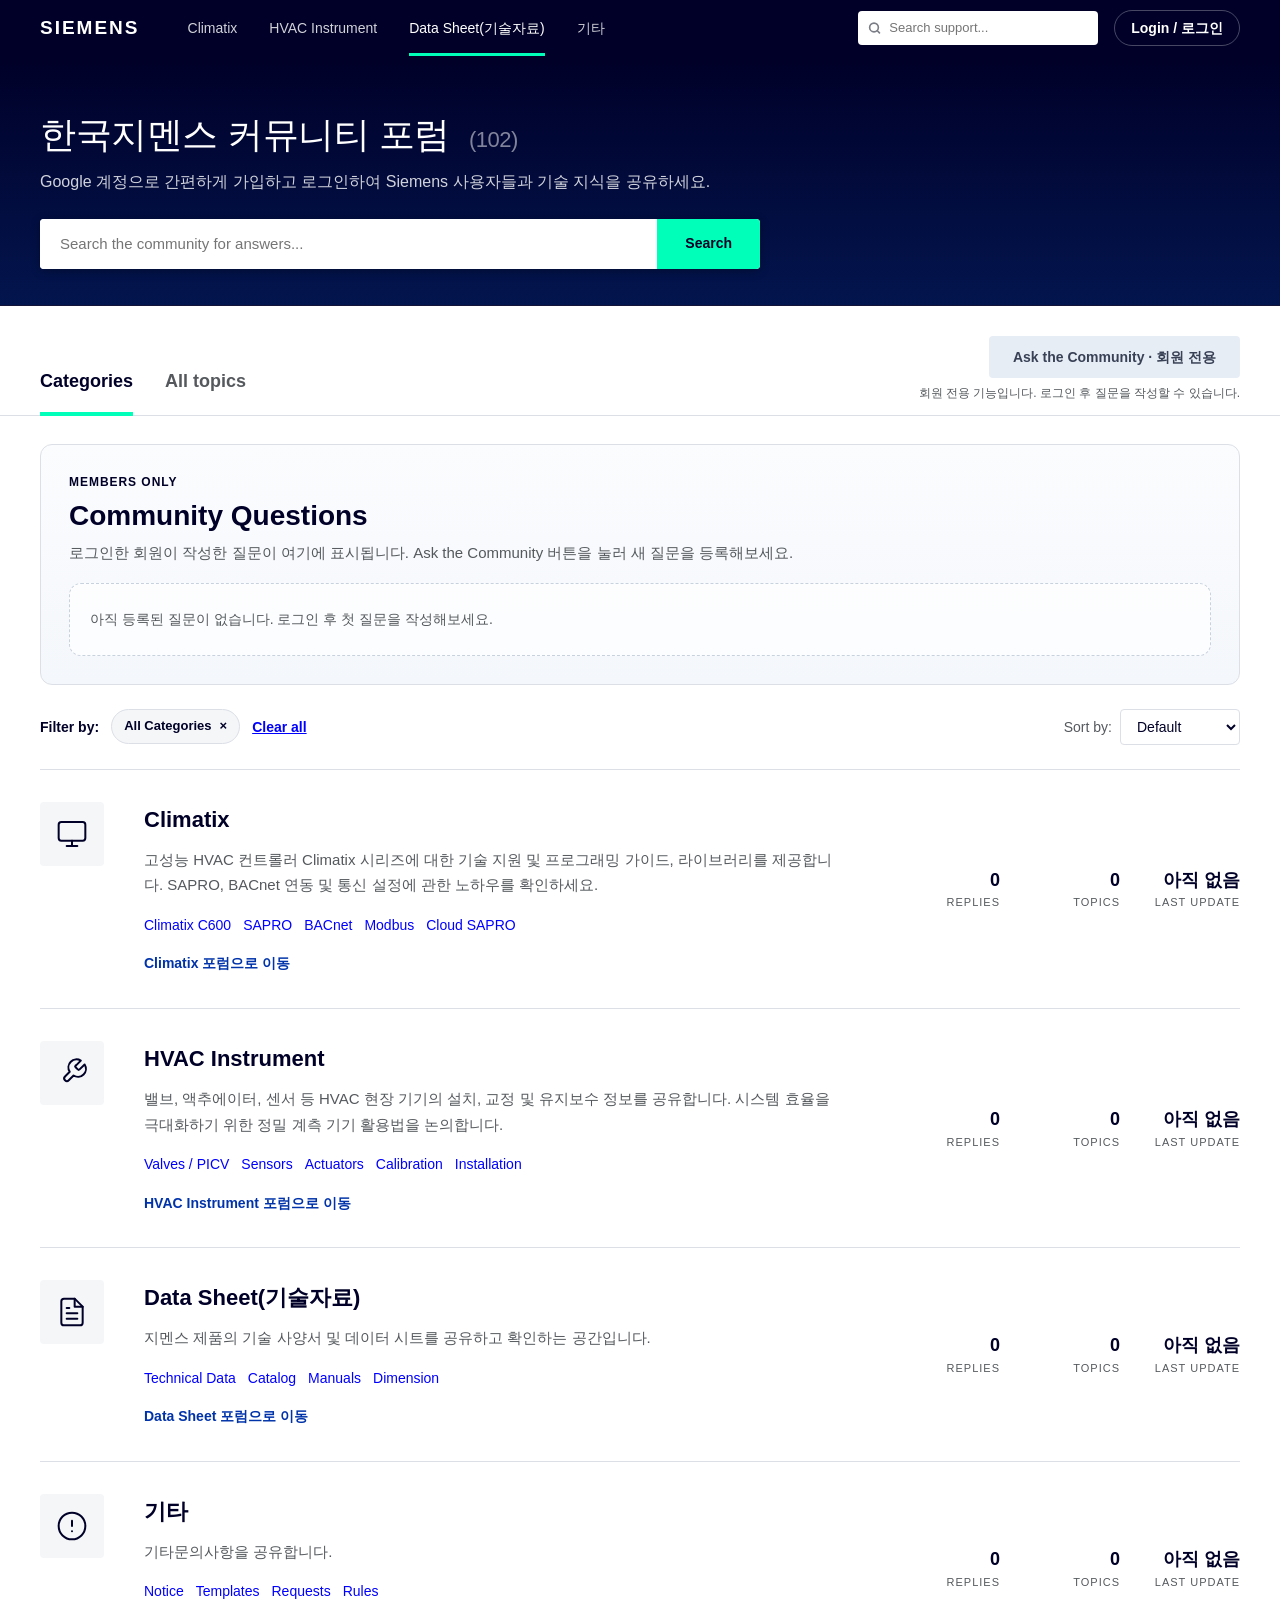
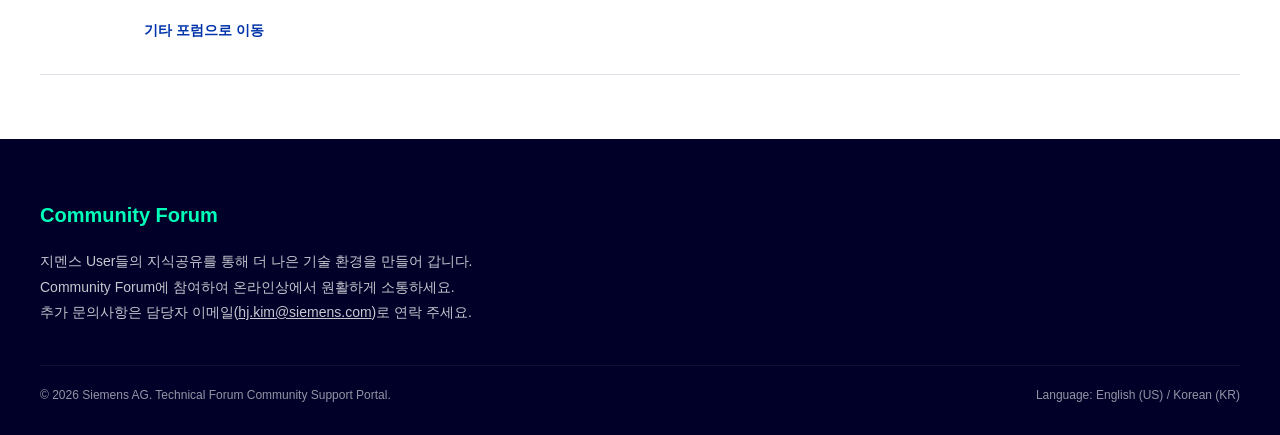
==== commit a6f68acb: "Use real submitted questions for forum stats and listings" ====
--- a/index.html
+++ b/index.html
@@ -127,9 +127,9 @@
           <a class="cat-entry-link" href="climatix.html">Climatix 포럼으로 이동</a>
         </div>
         <div class="cat-stats">
-          <div class="stat-box"><span class="data-val">12,432</span> <span class="stat-label">REPLIES</span></div>
-          <div class="stat-box"><span class="data-val">128</span> <span class="stat-label">TOPICS</span></div>
-          <div class="stat-box"><span class="data-val">1h ago</span> <span class="stat-label">LAST POST</span></div>
+          <div class="stat-box"><span class="data-val">0</span> <span class="stat-label">REPLIES</span></div>
+          <div class="stat-box"><span class="data-val">0</span> <span class="stat-label">TOPICS</span></div>
+          <div class="stat-box"><span class="data-val">아직 없음</span> <span class="stat-label">LAST UPDATE</span></div>
         </div>
       </div>
 
@@ -150,9 +150,9 @@
           <a class="cat-entry-link" href="hvac.html">HVAC Instrument 포럼으로 이동</a>
         </div>
         <div class="cat-stats">
-          <div class="stat-box"><span class="data-val">8,610</span> <span class="stat-label">REPLIES</span></div>
-          <div class="stat-box"><span class="data-val">92</span> <span class="stat-label">TOPICS</span></div>
-          <div class="stat-box"><span class="data-val">2m ago</span> <span class="stat-label">LAST POST</span></div>
+          <div class="stat-box"><span class="data-val">0</span> <span class="stat-label">REPLIES</span></div>
+          <div class="stat-box"><span class="data-val">0</span> <span class="stat-label">TOPICS</span></div>
+          <div class="stat-box"><span class="data-val">아직 없음</span> <span class="stat-label">LAST UPDATE</span></div>
         </div>
       </div>
 
@@ -172,9 +172,9 @@
           <a class="cat-entry-link" href="datasheet.html">Data Sheet 포럼으로 이동</a>
         </div>
         <div class="cat-stats">
-          <div class="stat-box"><span class="data-val">2,145</span> <span class="stat-label">REPLIES</span></div>
-          <div class="stat-box"><span class="data-val">45</span> <span class="stat-label">TOPICS</span></div>
-          <div class="stat-box"><span class="data-val">3h ago</span> <span class="stat-label">LAST POST</span></div>
+          <div class="stat-box"><span class="data-val">0</span> <span class="stat-label">REPLIES</span></div>
+          <div class="stat-box"><span class="data-val">0</span> <span class="stat-label">TOPICS</span></div>
+          <div class="stat-box"><span class="data-val">아직 없음</span> <span class="stat-label">LAST UPDATE</span></div>
         </div>
       </div>
 
@@ -194,9 +194,9 @@
           <a class="cat-entry-link" href="others.html">기타 포럼으로 이동</a>
         </div>
         <div class="cat-stats">
-          <div class="stat-box"><span class="data-val">3,105</span> <span class="stat-label">REPLIES</span></div>
-          <div class="stat-box"><span class="data-val">56</span> <span class="stat-label">TOPICS</span></div>
-          <div class="stat-box"><span class="data-val">Yesterday</span> <span class="stat-label">LAST POST</span></div>
+          <div class="stat-box"><span class="data-val">0</span> <span class="stat-label">REPLIES</span></div>
+          <div class="stat-box"><span class="data-val">0</span> <span class="stat-label">TOPICS</span></div>
+          <div class="stat-box"><span class="data-val">아직 없음</span> <span class="stat-label">LAST UPDATE</span></div>
         </div>
       </div>
     </section>
--- a/style.css
+++ b/style.css
@@ -1467,3 +1467,18 @@
     align-items: flex-start;
   }
 }
+
+
+.forum-empty-state {
+  border-style: dashed;
+  box-shadow: none;
+  color: #5b6578;
+}
+
+.forum-question-list:empty + .forum-empty-state {
+  display: block;
+}
+
+.forum-question-list:not(:empty) + .forum-empty-state {
+  display: none;
+}
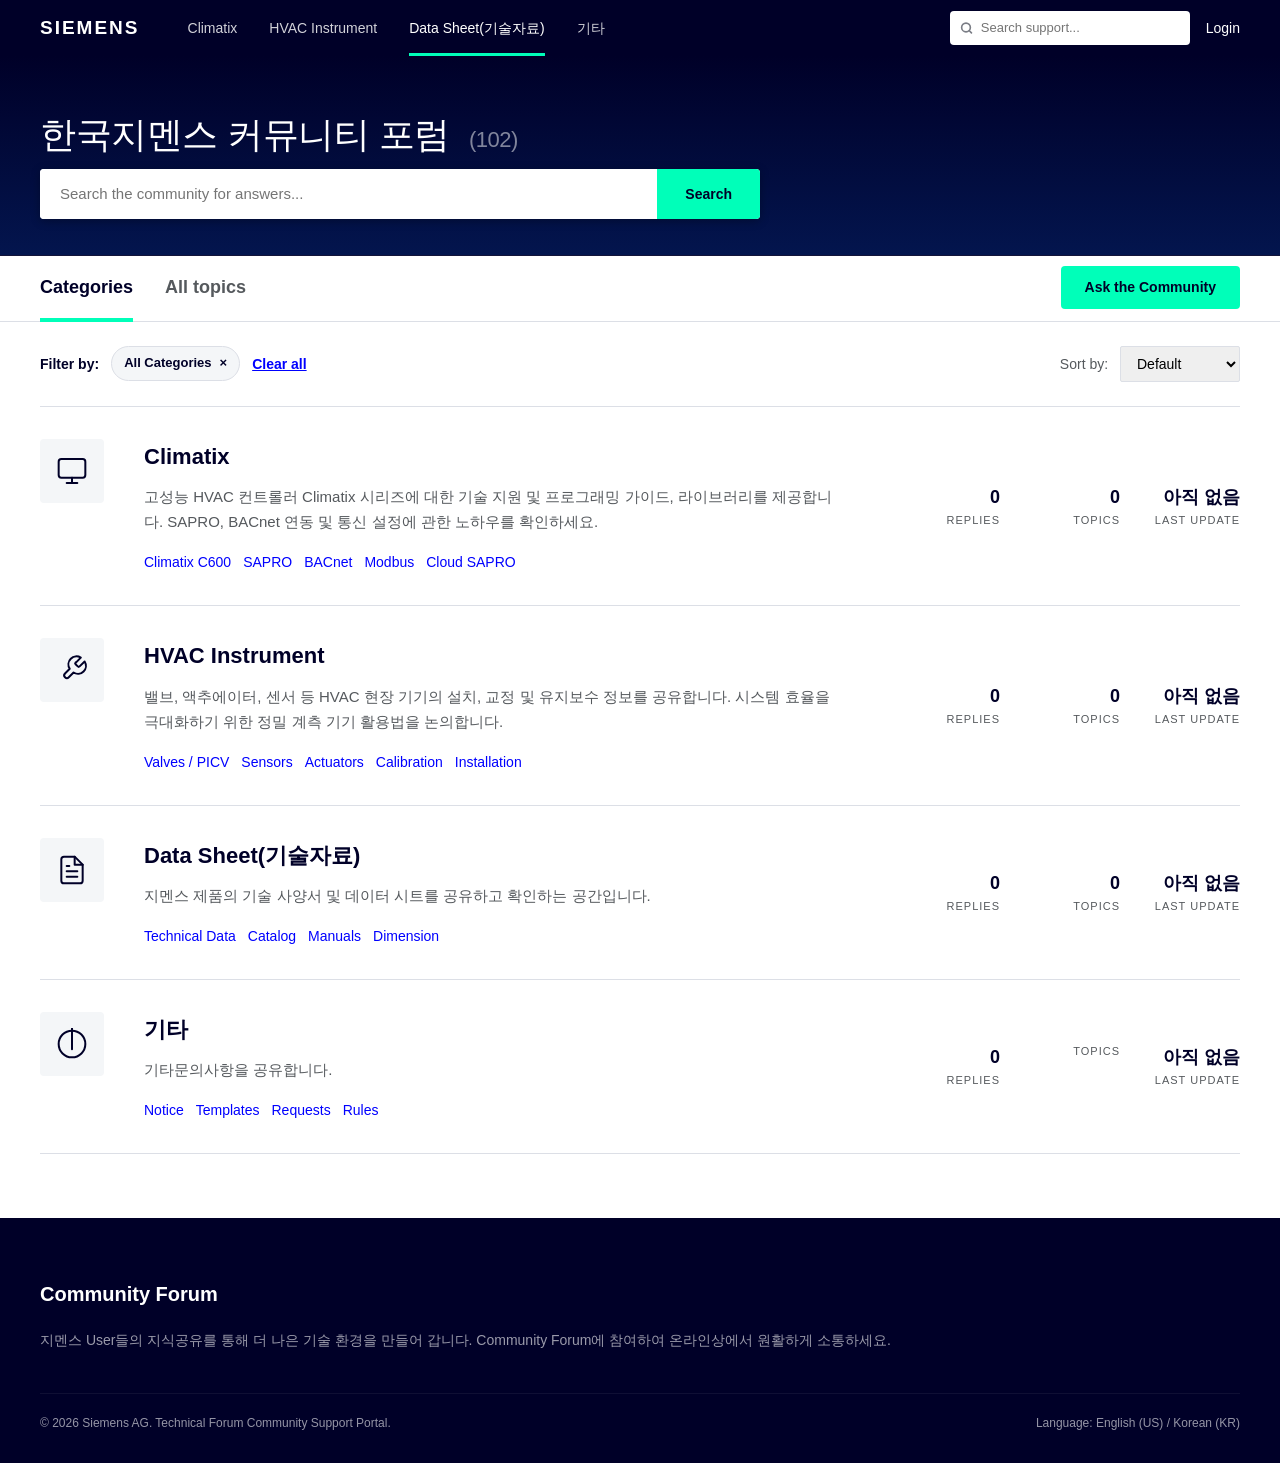
==== commit 9fd47fad: "Update index.html" ====
--- a/index.html
+++ b/index.html
@@ -7,58 +7,43 @@
   <meta name="description" content="Technical Forum Community - 전문 엔지니어를 위한 기술 포럼 및 커뮤니티입니다." />
   <link rel="stylesheet" href="style.css">
   <script async src="https://pagead2.googlesyndication.com/pagead/js/adsbygoogle.js?client=ca-pub-2535043174275075" crossorigin="anonymous"></script>
-  <script src="https://accounts.google.com/gsi/client" async defer></script>
 </head>
-<body data-google-client-id="1000526261655-odq54qk5b8e4jkg72g7velvd3a2fp7uc.apps.googleusercontent.com" data-apps-script-url="https://script.google.com/macros/s/AKfycbznHXNoRbFIjArKnqRX2U7B5SVUgsxsS1bhaTOVXBGDyqyCNfTadQxNCJcMjl18F_Zs/exec">
-
+<body>
+
+  <!-- HEADER AREA -->
   <header class="topnav">
     <div class="container row">
-      <a class="brand" href="/" aria-label="SIEMENS home">SIEMENS</a>
-      <button id="menuToggle" class="menu-toggle" type="button" aria-label="메뉴 열기" aria-controls="primaryMenu" aria-expanded="false">
-        <span></span>
-        <span></span>
-        <span></span>
-      </button>
-      <nav id="primaryMenu" class="menu" aria-label="Primary navigation">
+      <div class="brand" onclick="location.href='/'">SIEMENS</div>
+      <nav class="menu">
         <a href="#climatix">Climatix</a>
         <a href="#hvac">HVAC Instrument</a>
         <a href="#datasheet">Data Sheet(기술자료)</a>
         <a href="#others">기타</a>
       </nav>
       <div class="top-actions">
-        <label class="search-mini" aria-label="Quick search">
-          <svg width="14" height="14" viewBox="0 0 24 24" fill="none" stroke="currentColor" stroke-width="3" stroke-linecap="round" stroke-linejoin="round" aria-hidden="true"><circle cx="11" cy="11" r="8"></circle><line x1="21" y1="21" x2="16.65" y2="16.65"></line></svg>
-          <input type="text" placeholder="Search support..." aria-label="Search support" />
-        </label>
-
-        <div class="auth-controls">
-          <button id="loginTrigger" class="login-trigger" type="button" aria-haspopup="dialog" aria-controls="authModal">Login / 로그인</button>
-
-          <div id="userMenu" class="user-menu is-hidden" aria-live="polite">
-            <img id="userAvatar" class="user-avatar" src="" alt="사용자 프로필 이미지" referrerpolicy="no-referrer" />
-            <div class="user-info">
-              <strong id="userName">Guest</strong>
-              <span id="userEmail"></span>
-            </div>
-            <button id="logoutBtn" class="logout-btn" type="button">Logout</button>
-          </div>
-        </div>
+        <div class="search-mini">
+          <svg width="14" height="14" viewBox="0 0 24 24" fill="none" stroke="currentColor" stroke-width="3" stroke-linecap="round" stroke-linejoin="round"><circle cx="11" cy="11" r="8"></circle><line x1="21" y1="21" x2="16.65" y2="16.65"></line></svg>
+          <input type="text" placeholder="Search support..." />
+        </div>
+        <div style="cursor:pointer; font-size:14px; font-weight:500;">Login</div>
       </div>
     </div>
   </header>
 
+  <!-- HERO SECTION -->
   <section class="hero">
     <div class="container">
       <h1>한국지멘스 커뮤니티 포럼 <span class="stats-count">(102)</span></h1>
-      <p class="hero-subtext">Google 계정으로 간편하게 가입하고 로그인하여 Siemens 사용자들과 기술 지식을 공유하세요.</p>
+      
       <div class="hero-search">
-        <input type="text" placeholder="Search the community for answers..." aria-label="Search the community" />
-        <button type="button">Search</button>
+        <input type="text" placeholder="Search the community for answers..." />
+        <button>Search</button>
       </div>
     </div>
   </section>
 
-  <div class="container ad-wrap">
+  <!-- ADSENSE TOP -->
+  <div class="container" style="text-align: center;">
     <ins class="adsbygoogle"
          style="display:block"
          data-ad-client="ca-pub-2535043174275075"
@@ -68,54 +53,49 @@
     <script>(adsbygoogle = window.adsbygoogle || []).push({});</script>
   </div>
 
+  <!-- TOOLBAR (Tabs & Ask Button) -->
   <div class="toolbar">
     <div class="container row">
-      <div class="tabs" role="tablist" aria-label="Forum views">
-        <button class="tab active" type="button" role="tab" aria-selected="true">Categories</button>
-        <button class="tab" type="button" role="tab" aria-selected="false">All topics</button>
+      <div class="tabs">
+        <div class="tab active">Categories</div>
+        <div class="tab">All topics</div>
       </div>
       <div class="actions-right">
-        <button id="askCommunityBtn" class="btn-primary ask-btn" type="button" aria-haspopup="dialog" aria-controls="questionModal">Ask the Community</button>
-        <p id="askAccessHint" class="ask-access-hint" aria-live="polite">회원 전용 기능입니다. 로그인 후 질문을 작성할 수 있습니다.</p>
+        <button class="btn-primary">Ask the Community</button>
       </div>
     </div>
   </div>
 
+  <!-- MAIN CONTENT AREA -->
   <main class="container">
-    <section class="member-posts" aria-labelledby="memberPostsTitle">
-      <div class="member-posts-head">
-        <div>
-          <p class="section-eyebrow">Members Only</p>
-          <h2 id="memberPostsTitle">Community Questions</h2>
-          <p class="member-posts-desc">로그인한 회원이 작성한 질문이 여기에 표시됩니다. Ask the Community 버튼을 눌러 새 질문을 등록해보세요.</p>
-        </div>
-      </div>
-      <div id="questionList" class="question-list"></div>
-      <div id="questionEmptyState" class="question-empty-state">아직 등록된 질문이 없습니다. 로그인 후 첫 질문을 작성해보세요.</div>
-    </section>
-
+    
+    <!-- Filter Bar -->
     <div class="filter-bar">
       <div class="filter-info">
-        <span class="filter-label">Filter by:</span>
+        <span style="font-weight:700; font-size:14px;">Filter by:</span>
         <div class="tag">All Categories <span>×</span></div>
-        <a href="#" class="clear-link">Clear all</a>
-      </div>
-      <label class="sort-wrap">Sort by:
-        <select>
+        <a href="#" style="font-size:14px; color:var(--link-color); text-decoration:underline; font-weight:700;">Clear all</a>
+      </div>
+      <div style="font-size:14px; color:var(--text-muted);">
+        Sort by: 
+        <select style="border:1px solid var(--border-color); padding:8px 12px; border-radius:2px; margin-left:8px;">
           <option>Default</option>
           <option>A-Z</option>
           <option>Most Topics</option>
         </select>
-      </label>
-    </div>
-
+      </div>
+    </div>
+
+    <!-- Category List -->
     <section class="cat-list">
-      <div class="cat-item cat-item-clickable" id="climatix" data-href="climatix.html" tabindex="0" role="link" aria-label="Climatix 포럼 페이지로 이동">
-        <a class="cat-icon cat-icon-link" href="climatix.html" aria-label="Climatix forum page">
-          <svg width="32" height="32" viewBox="0 0 24 24" fill="none" stroke="currentColor" stroke-width="1.5" stroke-linecap="round" stroke-linejoin="round" aria-hidden="true"><rect x="2" y="3" width="20" height="14" rx="2" ry="2"></rect><line x1="8" y1="21" x2="16" y2="21"></line><line x1="12" y1="17" x2="12" y2="21"></line></svg>
-        </a>
-        <div class="cat-body">
-          <h3><a class="cat-title-link" href="climatix.html">Climatix</a></h3>
+      
+      <!-- Category 1: Climatix -->
+      <div class="cat-item" id="climatix">
+        <div class="cat-icon">
+          <svg width="32" height="32" viewBox="0 0 24 24" fill="none" stroke="currentColor" stroke-width="1.5" stroke-linecap="round" stroke-linejoin="round"><rect x="2" y="3" width="20" height="14" rx="2" ry="2"></rect><line x1="8" y1="21" x2="16" y2="21"></line><line x1="12" y1="17" x2="12" y2="21"></line></svg>
+        </div>
+        <div class="cat-body">
+          <h3>Climatix</h3>
           <p>고성능 HVAC 컨트롤러 Climatix 시리즈에 대한 기술 지원 및 프로그래밍 가이드, 라이브러리를 제공합니다. SAPRO, BACnet 연동 및 통신 설정에 관한 노하우를 확인하세요.</p>
           <div class="cat-tags">
             <a href="#">Climatix C600</a>
@@ -124,21 +104,21 @@
             <a href="#">Modbus</a>
             <a href="#">Cloud SAPRO</a>
           </div>
-          <a class="cat-entry-link" href="climatix.html">Climatix 포럼으로 이동</a>
-        </div>
-        <div class="cat-stats">
-          <div class="stat-box"><span class="data-val">0</span> <span class="stat-label">REPLIES</span></div>
-          <div class="stat-box"><span class="data-val">0</span> <span class="stat-label">TOPICS</span></div>
-          <div class="stat-box"><span class="data-val">아직 없음</span> <span class="stat-label">LAST UPDATE</span></div>
-        </div>
-      </div>
-
-      <div class="cat-item cat-item-clickable" id="hvac" data-href="hvac.html" tabindex="0" role="link" aria-label="HVAC Instrument 포럼 페이지로 이동">
-        <a class="cat-icon cat-icon-link" href="hvac.html" aria-label="HVAC Instrument forum page">
-          <svg width="32" height="32" viewBox="0 0 24 24" fill="none" stroke="currentColor" stroke-width="1.5" stroke-linecap="round" stroke-linejoin="round" aria-hidden="true"><path d="M14.7 6.3a1 1 0 0 0 0 1.4l1.6 1.6a1 1 0 0 0 1.4 0l3.77-3.7a6 6 0 0 1-8.3 8.3l-3.58 3.54a2 2 0 1 1-2.83-2.83l3.54-3.58a6 6 0 0 1 8.3-8.3l-3.7 3.77Z"></path></svg>
-        </a>
-        <div class="cat-body">
-          <h3><a class="cat-title-link" href="hvac.html">HVAC Instrument</a></h3>
+        </div>
+        <div class="cat-stats">
+          <div class="stat-box"><span class="data-val">12,432</span> <span class="stat-label">REPLIES</span></div>
+          <div class="stat-box"><span class="data-val">128</span> <span class="stat-label">TOPICS</span></div>
+          <div class="stat-box"><span class="data-val">1h ago</span> <span class="stat-label">LAST POST</span></div>
+        </div>
+      </div>
+
+      <!-- Category 2: HVAC Instrument -->
+      <div class="cat-item" id="hvac">
+        <div class="cat-icon">
+          <svg width="32" height="32" viewBox="0 0 24 24" fill="none" stroke="currentColor" stroke-width="1.5" stroke-linecap="round" stroke-linejoin="round"><path d="M14.7 6.3a1 1 0 0 0 0 1.4l1.6 1.6a1 1 0 0 0 1.4 0l3.77-3.7a6 6 0 0 1-8.3 8.3l-3.58 3.54a2 2 0 1 1-2.83-2.83l3.54-3.58a6 6 0 0 1 8.3-8.3l-3.7 3.77Z"></path></svg>
+        </div>
+        <div class="cat-body">
+          <h3>HVAC Instrument</h3>
           <p>밸브, 액추에이터, 센서 등 HVAC 현장 기기의 설치, 교정 및 유지보수 정보를 공유합니다. 시스템 효율을 극대화하기 위한 정밀 계측 기기 활용법을 논의합니다.</p>
           <div class="cat-tags">
             <a href="#">Valves / PICV</a>
@@ -147,21 +127,21 @@
             <a href="#">Calibration</a>
             <a href="#">Installation</a>
           </div>
-          <a class="cat-entry-link" href="hvac.html">HVAC Instrument 포럼으로 이동</a>
         </div>
         <div class="cat-stats">
           <div class="stat-box"><span class="data-val">0</span> <span class="stat-label">REPLIES</span></div>
           <div class="stat-box"><span class="data-val">0</span> <span class="stat-label">TOPICS</span></div>
-          <div class="stat-box"><span class="data-val">아직 없음</span> <span class="stat-label">LAST UPDATE</span></div>
-        </div>
-      </div>
-
-      <div class="cat-item cat-item-clickable" id="datasheet" data-href="datasheet.html" tabindex="0" role="link" aria-label="Data Sheet 포럼 페이지로 이동">
-        <a class="cat-icon cat-icon-link" href="datasheet.html" aria-label="Data Sheet forum page">
-          <svg width="32" height="32" viewBox="0 0 24 24" fill="none" stroke="currentColor" stroke-width="1.5" stroke-linecap="round" stroke-linejoin="round" aria-hidden="true"><path d="M14 2H6a2 2 0 0 0-2 2v16a2 2 0 0 0 2 2h12a2 2 0 0 0 2-2V8z"></path><polyline points="14 2 14 8 20 8"></polyline><line x1="16" y1="13" x2="8" y2="13"></line><line x1="16" y1="17" x2="8" y2="17"></line><polyline points="10 9 9 9 8 9"></polyline></svg>
-        </a>
-        <div class="cat-body">
-          <h3><a class="cat-title-link" href="datasheet.html">Data Sheet(기술자료)</a></h3>
+          <div class="stat-box"><span class="data-val">아직 없음</span> <span class="stat-label">LAST POST</span></div>
+        </div>
+      </div>
+
+      <!-- Category 3: Data Sheet -->
+      <div class="cat-item" id="datasheet">
+        <div class="cat-icon">
+          <svg width="32" height="32" viewBox="0 0 24 24" fill="none" stroke="currentColor" stroke-width="1.5" stroke-linecap="round" stroke-linejoin="round"><path d="M14 2H6a2 2 0 0 0-2 2v16a2 2 0 0 0 2 2h12a2 2 0 0 0 2-2V8z"></path><polyline points="14 2 14 8 20 8"></polyline><line x1="16" y1="13" x2="8" y2="13"></line><line x1="16" y1="17" x2="8" y2="17"></line><polyline points="10 9 9 9 8 9"></polyline></svg>
+        </div>
+        <div class="cat-body">
+          <h3>Data Sheet(기술자료)</h3>
           <p>지멘스 제품의 기술 사양서 및 데이터 시트를 공유하고 확인하는 공간입니다.</p>
           <div class="cat-tags">
             <a href="#">Technical Data</a>
@@ -169,21 +149,21 @@
             <a href="#">Manuals</a>
             <a href="#">Dimension</a>
           </div>
-          <a class="cat-entry-link" href="datasheet.html">Data Sheet 포럼으로 이동</a>
         </div>
         <div class="cat-stats">
           <div class="stat-box"><span class="data-val">0</span> <span class="stat-label">REPLIES</span></div>
           <div class="stat-box"><span class="data-val">0</span> <span class="stat-label">TOPICS</span></div>
-          <div class="stat-box"><span class="data-val">아직 없음</span> <span class="stat-label">LAST UPDATE</span></div>
-        </div>
-      </div>
-
-      <div class="cat-item cat-item-clickable" id="others" data-href="others.html" tabindex="0" role="link" aria-label="기타 포럼 페이지로 이동">
-        <a class="cat-icon cat-icon-link" href="others.html" aria-label="기타 forum page">
-          <svg width="32" height="32" viewBox="0 0 24 24" fill="none" stroke="currentColor" stroke-width="1.5" stroke-linecap="round" stroke-linejoin="round" aria-hidden="true"><circle cx="12" cy="12" r="10"></circle><line x1="12" y1="8" x2="12" y2="12"></line><line x1="12" y1="16" x2="12.01" y2="16"></line></svg>
-        </a>
-        <div class="cat-body">
-          <h3><a class="cat-title-link" href="others.html">기타</a></h3>
+          <div class="stat-box"><span class="data-val">아직 없음</span> <span class="stat-label">LAST POST</span></div>
+        </div>
+      </div>
+
+      <!-- Category 4: Community -->
+      <div class="cat-item" id="others">
+        <div class="cat-icon">
+          <svg width="32" height="32" viewBox="0 0 24 24" fill="none" stroke="currentColor" stroke-width="1.5" stroke-linecap="round" stroke-linejoin="round"><circle cx="12" cy="12" r="10"></circle><line x1="12" y1="8" x2="12" y2="12"></line><line x1="12" y1="16" x2="12.01" i6="16"></line></svg>
+        </div>
+        <div class="cat-body">
+          <h3>기타</h3>
           <p>기타문의사항을 공유합니다.</p>
           <div class="cat-tags">
             <a href="#">Notice</a>
@@ -191,17 +171,18 @@
             <a href="#">Requests</a>
             <a href="#">Rules</a>
           </div>
-          <a class="cat-entry-link" href="others.html">기타 포럼으로 이동</a>
-        </div>
-        <div class="cat-stats">
-          <div class="stat-box"><span class="data-val">0</span> <span class="stat-label">REPLIES</span></div>
-          <div class="stat-box"><span class="data-val">0</span> <span class="stat-label">TOPICS</span></div>
-          <div class="stat-box"><span class="data-val">아직 없음</span> <span class="stat-label">LAST UPDATE</span></div>
-        </div>
-      </div>
+        </div>
+        <div class="cat-stats">
+          <div class="stat-box"><span class="stat-val">0</span> <span class="stat-label">REPLIES</span></div>
+          <div class="stat-box"><span class="stat-val"></span> <span class="stat-label">TOPICS</span></div>
+          <div class="stat-box"><span class="stat-val">아직 없음</span> <span class="stat-label">LAST POST</span></div>
+        </div>
+      </div>
+
     </section>
 
-    <div class="ad-bottom">
+    <!-- ADSENSE BOTTOM SLOT -->
+    <div style="margin: 64px 0; text-align: center;">
       <ins class="adsbygoogle"
            style="display:block"
            data-ad-client="ca-pub-2535043174275075"
@@ -210,14 +191,16 @@
            data-full-width-responsive="true"></ins>
       <script>(adsbygoogle = window.adsbygoogle || []).push({});</script>
     </div>
+
   </main>
 
+  <!-- FOOTER AREA -->
   <footer>
     <div class="container">
       <div class="footer-grid">
         <div class="footer-col">
-          <h4>Community Forum</h4>
-          <p>지멘스 User들의 지식공유를 통해 더 나은 기술 환경을 만들어 갑니다.<br>Community Forum에 참여하여 온라인상에서 원활하게 소통하세요.<br>추가 문의사항은 담당자 이메일(<a href="mailto:hj.kim@siemens.com">hj.kim@siemens.com</a>)로 연락 주세요.</p>
+          <h4 style="color:#fff; font-size:20px;">Community Forum</h4>
+          <p style="opacity:0.6; font-size:14px; line-height:1.8;">지멘스 User들의 지식공유를 통해 더 나은 기술 환경을 만들어 갑니다. Community Forum에 참여하여 온라인상에서 원활하게 소통하세요.</p>
         </div>
       </div>
       <div class="footer-bottom">
@@ -227,58 +210,6 @@
     </div>
   </footer>
 
-  <div id="authModal" class="auth-modal is-hidden" role="dialog" aria-modal="true" aria-labelledby="authTitle">
-    <div class="auth-backdrop" data-close-auth="true"></div>
-    <div class="auth-panel">
-      <button type="button" class="auth-close" id="authClose" aria-label="닫기">×</button>
-      <p class="auth-eyebrow">Google Sign-In</p>
-      <h2 id="authTitle">회원가입 / 로그인</h2>
-      <p class="auth-desc">Google 계정으로 간편하게 로그인하세요. 첫 로그인 시 자동으로 회원가입되며, 정보는 Google Sheet에 안전하게 저장됩니다.</p>
-      <ul class="auth-list">
-        <li>Google 계정 기반 간편 로그인</li>
-        <li>첫 로그인 시 자동 회원가입</li>
-        <li>재로그인 시 기존 회원 정보 확인</li>
-      </ul>
-      <div id="googleSignInButton" class="google-signin-slot"></div>
-      <p id="authStatus" class="auth-status" aria-live="polite"></p>
-    </div>
-  </div>
-
-  <div id="questionModal" class="auth-modal is-hidden" role="dialog" aria-modal="true" aria-labelledby="questionModalTitle">
-    <div class="auth-backdrop" data-close-question="true"></div>
-    <div class="auth-panel question-panel">
-      <button type="button" class="auth-close" id="questionClose" aria-label="닫기">×</button>
-      <p class="auth-eyebrow">Members Only</p>
-      <h2 id="questionModalTitle">Ask the Community</h2>
-      <p class="auth-desc">로그인한 회원만 질문을 작성할 수 있습니다. 카테고리, 제목, 내용을 입력한 뒤 등록해 주세요.</p>
-      <form id="questionForm" class="question-form">
-        <label class="field-group">
-          <span>카테고리</span>
-          <select id="questionCategory" required>
-            <option value="">카테고리를 선택하세요</option>
-            <option value="Climatix">Climatix</option>
-            <option value="HVAC Instrument">HVAC Instrument</option>
-            <option value="Data Sheet(기술자료)">Data Sheet(기술자료)</option>
-            <option value="기타">기타</option>
-          </select>
-        </label>
-        <label class="field-group">
-          <span>제목</span>
-          <input id="questionTitle" type="text" maxlength="120" placeholder="예: Climatix BACnet 통신 설정 문의" required />
-        </label>
-        <label class="field-group">
-          <span>내용</span>
-          <textarea id="questionContent" rows="6" maxlength="1200" placeholder="문의 내용을 자세히 작성해 주세요." required></textarea>
-        </label>
-        <div class="question-form-actions">
-          <button type="button" class="btn-secondary" id="questionCancel">취소</button>
-          <button type="submit" class="btn-primary">질문 등록</button>
-        </div>
-        <p id="questionStatus" class="auth-status" aria-live="polite"></p>
-      </form>
-    </div>
-  </div>
-
   <script src="main.js"></script>
 </body>
 </html>
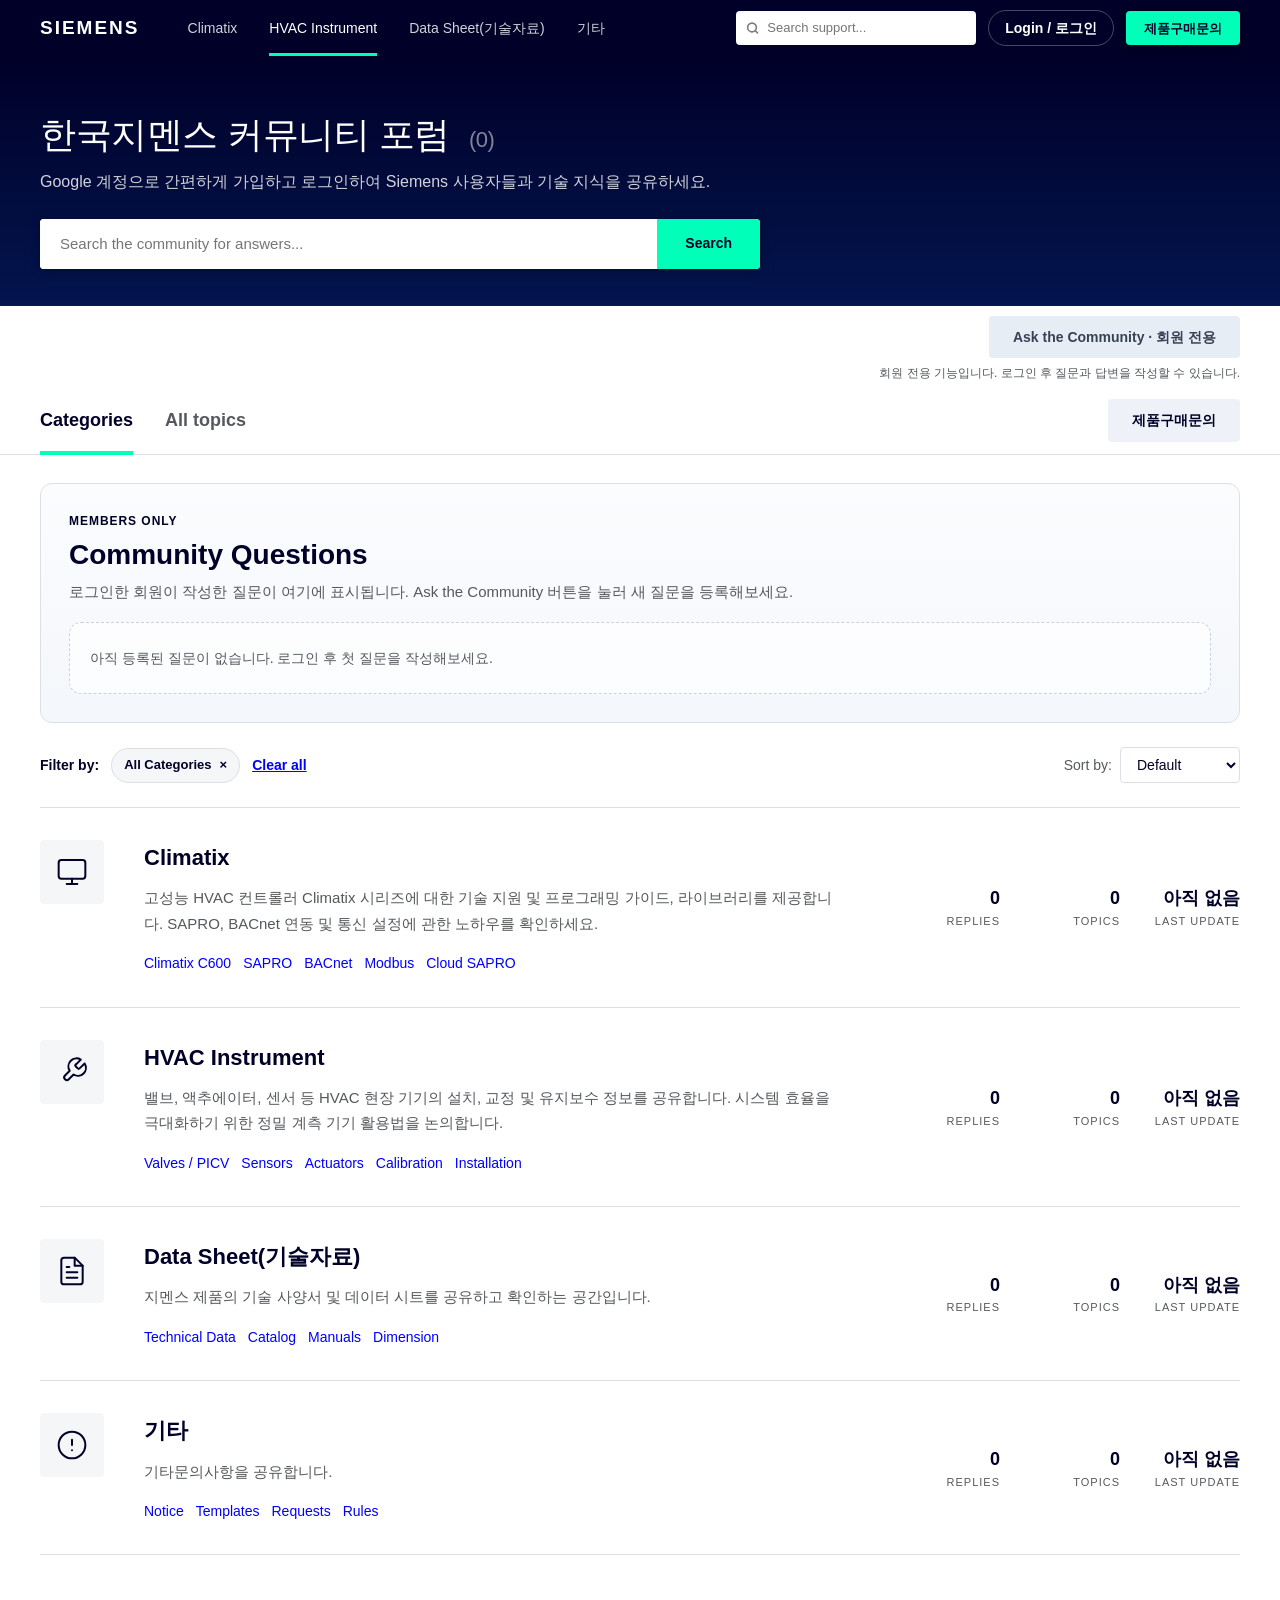
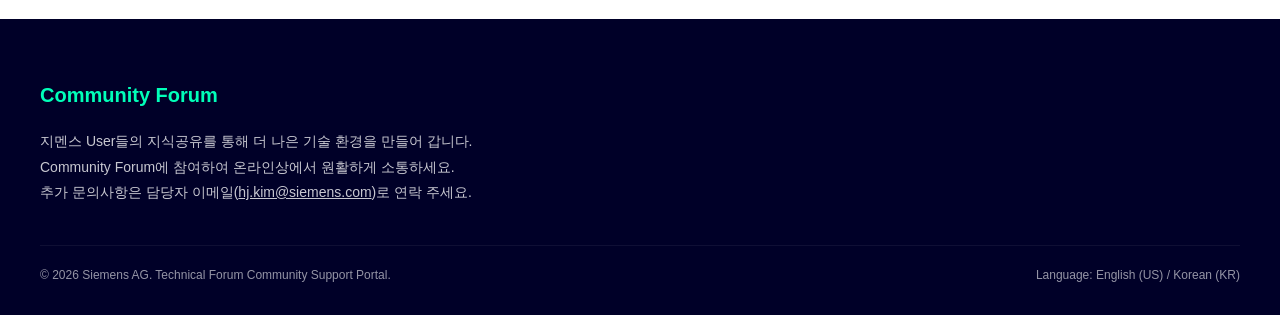
==== commit fffc9f25: "Add forum management, search, datasheet links, and status updates" ====
--- a/index.html
+++ b/index.html
@@ -7,95 +7,109 @@
   <meta name="description" content="Technical Forum Community - 전문 엔지니어를 위한 기술 포럼 및 커뮤니티입니다." />
   <link rel="stylesheet" href="style.css">
   <script async src="https://pagead2.googlesyndication.com/pagead/js/adsbygoogle.js?client=ca-pub-2535043174275075" crossorigin="anonymous"></script>
+  <script src="https://accounts.google.com/gsi/client" async defer></script>
 </head>
-<body>
-
-  <!-- HEADER AREA -->
+<body data-google-client-id="1000526261655-odq54qk5b8e4jkg72g7velvd3a2fp7uc.apps.googleusercontent.com" data-apps-script-url="https://script.google.com/macros/s/AKfycbzPd1YgNmoY3ubuad5IabiivxdWzDc0UHVnlQ1MKoy5XRumd4sqRzK_1Sdgph8myPCLEA/exec">
+
   <header class="topnav">
     <div class="container row">
-      <div class="brand" onclick="location.href='/'">SIEMENS</div>
-      <nav class="menu">
+      <a class="brand" href="/" aria-label="SIEMENS home">SIEMENS</a>
+      <button id="menuToggle" class="menu-toggle" type="button" aria-label="메뉴 열기" aria-controls="primaryMenu" aria-expanded="false">
+        <span></span>
+        <span></span>
+        <span></span>
+      </button>
+      <nav id="primaryMenu" class="menu" aria-label="Primary navigation">
         <a href="#climatix">Climatix</a>
         <a href="#hvac">HVAC Instrument</a>
         <a href="#datasheet">Data Sheet(기술자료)</a>
         <a href="#others">기타</a>
       </nav>
       <div class="top-actions">
-        <div class="search-mini">
-          <svg width="14" height="14" viewBox="0 0 24 24" fill="none" stroke="currentColor" stroke-width="3" stroke-linecap="round" stroke-linejoin="round"><circle cx="11" cy="11" r="8"></circle><line x1="21" y1="21" x2="16.65" y2="16.65"></line></svg>
-          <input type="text" placeholder="Search support..." />
-        </div>
-        <div style="cursor:pointer; font-size:14px; font-weight:500;">Login</div>
+        <label class="search-mini" aria-label="Quick search">
+          <svg width="14" height="14" viewBox="0 0 24 24" fill="none" stroke="currentColor" stroke-width="3" stroke-linecap="round" stroke-linejoin="round" aria-hidden="true"><circle cx="11" cy="11" r="8"></circle><line x1="21" y1="21" x2="16.65" y2="16.65"></line></svg>
+          <input type="text" placeholder="Search support..." aria-label="Search support" />
+        </label>
+
+        <div class="auth-controls">
+          <button id="loginTrigger" class="login-trigger" type="button" aria-haspopup="dialog" aria-controls="authModal">Login / 로그인</button>
+
+          <div id="userMenu" class="user-menu is-hidden" aria-live="polite">
+            <img id="userAvatar" class="user-avatar" src="" alt="사용자 프로필 이미지" referrerpolicy="no-referrer" />
+            <div class="user-info">
+              <strong id="userName">Guest</strong>
+              <span id="userEmail"></span>
+            </div>
+            <button id="logoutBtn" class="logout-btn" type="button">Logout</button>
+          </div>
+        </div>
+
+        <a class="top-inquiry-btn" href="mailto:hj.kim@siemens.com?subject=%EC%A0%9C%ED%92%88%20%EA%B5%AC%EB%A7%A4%20%EB%AC%B8%EC%9D%98&body=%EC%95%88%EB%85%95%ED%95%98%EC%84%B8%EC%9A%94.%20%EC%A0%9C%ED%92%88%20%EA%B5%AC%EB%A7%A4%20%EA%B4%80%EB%A0%A8%20%EB%AC%B8%EC%9D%98%EB%93%9C%EB%A6%BD%EB%8B%88%EB%8B%A4.%0A%0A-%20%ED%9A%8C%EC%82%AC%EB%AA%85%3A%0A-%20%EB%8B%B4%EB%8B%B9%EC%9E%90%EB%AA%85%3A%0A-%20%EC%97%B0%EB%9D%BD%EC%B2%98%3A%0A-%20%EB%AC%B8%EC%9D%98%20%EC%A0%9C%ED%92%88%3A%0A-%20%EB%82%B4%EC%9A%A9%3A%0A">제품구매문의</a>
       </div>
     </div>
   </header>
 
-  <!-- HERO SECTION -->
   <section class="hero">
     <div class="container">
-      <h1>한국지멘스 커뮤니티 포럼 <span class="stats-count">(102)</span></h1>
-      
+      <h1>한국지멘스 커뮤니티 포럼 <span id="communityForumCount" class="stats-count">(0)</span></h1>
+      <p class="hero-subtext">Google 계정으로 간편하게 가입하고 로그인하여 Siemens 사용자들과 기술 지식을 공유하세요.</p>
       <div class="hero-search">
-        <input type="text" placeholder="Search the community for answers..." />
-        <button>Search</button>
+        <input type="text" placeholder="Search the community for answers..." aria-label="Search the community" />
+        <button type="button">Search</button>
       </div>
     </div>
   </section>
 
-  <!-- ADSENSE TOP -->
-  <div class="container" style="text-align: center;">
-    <ins class="adsbygoogle"
-         style="display:block"
-         data-ad-client="ca-pub-2535043174275075"
-         data-ad-slot="default"
-         data-ad-format="auto"
-         data-full-width-responsive="true"></ins>
-    <script>(adsbygoogle = window.adsbygoogle || []).push({});</script>
-  </div>
-
-  <!-- TOOLBAR (Tabs & Ask Button) -->
+
   <div class="toolbar">
     <div class="container row">
-      <div class="tabs">
-        <div class="tab active">Categories</div>
-        <div class="tab">All topics</div>
+      <div class="tabs" role="tablist" aria-label="Forum views">
+        <button class="tab active" type="button" role="tab" aria-selected="true">Categories</button>
+        <button class="tab" type="button" role="tab" aria-selected="false">All topics</button>
       </div>
       <div class="actions-right">
-        <button class="btn-primary">Ask the Community</button>
+        <button id="askCommunityBtn" class="btn-primary ask-btn" type="button" aria-haspopup="dialog" aria-controls="questionModal">Ask the Community</button>
+        <p id="askAccessHint" class="ask-access-hint" aria-live="polite">회원 전용 기능입니다. 로그인 후 질문을 작성할 수 있습니다.</p>
+        <a class="btn-secondary toolbar-purchase-btn" href="mailto:hj.kim@siemens.com?subject=%EC%A0%9C%ED%92%88%20%EA%B5%AC%EB%A7%A4%20%EB%AC%B8%EC%9D%98&body=%EC%95%88%EB%85%95%ED%95%98%EC%84%B8%EC%9A%94.%20%EC%A0%9C%ED%92%88%20%EA%B5%AC%EB%A7%A4%20%EA%B4%80%EB%A0%A8%20%EB%AC%B8%EC%9D%98%EB%93%9C%EB%A6%BD%EB%8B%88%EB%8B%A4.%0A%0A-%20%ED%9A%8C%EC%82%AC%EB%AA%85%3A%0A-%20%EB%8B%B4%EB%8B%B9%EC%9E%90%EB%AA%85%3A%0A-%20%EC%97%B0%EB%9D%BD%EC%B2%98%3A%0A-%20%EB%AC%B8%EC%9D%98%20%EC%A0%9C%ED%92%88%3A%0A-%20%EB%82%B4%EC%9A%A9%3A%0A">제품구매문의</a>
       </div>
     </div>
   </div>
 
-  <!-- MAIN CONTENT AREA -->
   <main class="container">
-    
-    <!-- Filter Bar -->
+    <section class="member-posts" aria-labelledby="memberPostsTitle">
+      <div class="member-posts-head">
+        <div>
+          <p class="section-eyebrow">Members Only</p>
+          <h2 id="memberPostsTitle">Community Questions</h2>
+          <p class="member-posts-desc">로그인한 회원이 작성한 질문이 여기에 표시됩니다. Ask the Community 버튼을 눌러 새 질문을 등록해보세요.</p>
+        </div>
+      </div>
+      <div id="questionList" class="question-list"></div>
+      <div id="questionEmptyState" class="question-empty-state">아직 등록된 질문이 없습니다. 로그인 후 첫 질문을 작성해보세요.</div>
+    </section>
+
     <div class="filter-bar">
       <div class="filter-info">
-        <span style="font-weight:700; font-size:14px;">Filter by:</span>
+        <span class="filter-label">Filter by:</span>
         <div class="tag">All Categories <span>×</span></div>
-        <a href="#" style="font-size:14px; color:var(--link-color); text-decoration:underline; font-weight:700;">Clear all</a>
-      </div>
-      <div style="font-size:14px; color:var(--text-muted);">
-        Sort by: 
-        <select style="border:1px solid var(--border-color); padding:8px 12px; border-radius:2px; margin-left:8px;">
+        <a href="#" class="clear-link">Clear all</a>
+      </div>
+      <label class="sort-wrap">Sort by:
+        <select>
           <option>Default</option>
           <option>A-Z</option>
           <option>Most Topics</option>
         </select>
-      </div>
-    </div>
-
-    <!-- Category List -->
+      </label>
+    </div>
+
     <section class="cat-list">
-      
-      <!-- Category 1: Climatix -->
-      <div class="cat-item" id="climatix">
-        <div class="cat-icon">
-          <svg width="32" height="32" viewBox="0 0 24 24" fill="none" stroke="currentColor" stroke-width="1.5" stroke-linecap="round" stroke-linejoin="round"><rect x="2" y="3" width="20" height="14" rx="2" ry="2"></rect><line x1="8" y1="21" x2="16" y2="21"></line><line x1="12" y1="17" x2="12" y2="21"></line></svg>
-        </div>
-        <div class="cat-body">
-          <h3>Climatix</h3>
+      <div class="cat-item cat-item-clickable" id="climatix" data-href="climatix.html" tabindex="0" role="link" aria-label="Climatix 포럼 페이지로 이동">
+        <a class="cat-icon cat-icon-link" href="climatix.html" aria-label="Climatix forum page">
+          <svg width="32" height="32" viewBox="0 0 24 24" fill="none" stroke="currentColor" stroke-width="1.5" stroke-linecap="round" stroke-linejoin="round" aria-hidden="true"><rect x="2" y="3" width="20" height="14" rx="2" ry="2"></rect><line x1="8" y1="21" x2="16" y2="21"></line><line x1="12" y1="17" x2="12" y2="21"></line></svg>
+        </a>
+        <div class="cat-body">
+          <h3><a class="cat-title-link" href="climatix.html">Climatix</a></h3>
           <p>고성능 HVAC 컨트롤러 Climatix 시리즈에 대한 기술 지원 및 프로그래밍 가이드, 라이브러리를 제공합니다. SAPRO, BACnet 연동 및 통신 설정에 관한 노하우를 확인하세요.</p>
           <div class="cat-tags">
             <a href="#">Climatix C600</a>
@@ -106,19 +120,18 @@
           </div>
         </div>
         <div class="cat-stats">
-          <div class="stat-box"><span class="data-val">12,432</span> <span class="stat-label">REPLIES</span></div>
-          <div class="stat-box"><span class="data-val">128</span> <span class="stat-label">TOPICS</span></div>
-          <div class="stat-box"><span class="data-val">1h ago</span> <span class="stat-label">LAST POST</span></div>
-        </div>
-      </div>
-
-      <!-- Category 2: HVAC Instrument -->
-      <div class="cat-item" id="hvac">
-        <div class="cat-icon">
-          <svg width="32" height="32" viewBox="0 0 24 24" fill="none" stroke="currentColor" stroke-width="1.5" stroke-linecap="round" stroke-linejoin="round"><path d="M14.7 6.3a1 1 0 0 0 0 1.4l1.6 1.6a1 1 0 0 0 1.4 0l3.77-3.7a6 6 0 0 1-8.3 8.3l-3.58 3.54a2 2 0 1 1-2.83-2.83l3.54-3.58a6 6 0 0 1 8.3-8.3l-3.7 3.77Z"></path></svg>
-        </div>
-        <div class="cat-body">
-          <h3>HVAC Instrument</h3>
+          <div class="stat-box"><span class="data-val">0</span> <span class="stat-label">REPLIES</span></div>
+          <div class="stat-box"><span class="data-val">0</span> <span class="stat-label">TOPICS</span></div>
+          <div class="stat-box"><span class="data-val">아직 없음</span> <span class="stat-label">LAST UPDATE</span></div>
+        </div>
+      </div>
+
+      <div class="cat-item cat-item-clickable" id="hvac" data-href="hvac.html" tabindex="0" role="link" aria-label="HVAC Instrument 포럼 페이지로 이동">
+        <a class="cat-icon cat-icon-link" href="hvac.html" aria-label="HVAC Instrument forum page">
+          <svg width="32" height="32" viewBox="0 0 24 24" fill="none" stroke="currentColor" stroke-width="1.5" stroke-linecap="round" stroke-linejoin="round" aria-hidden="true"><path d="M14.7 6.3a1 1 0 0 0 0 1.4l1.6 1.6a1 1 0 0 0 1.4 0l3.77-3.7a6 6 0 0 1-8.3 8.3l-3.58 3.54a2 2 0 1 1-2.83-2.83l3.54-3.58a6 6 0 0 1 8.3-8.3l-3.7 3.77Z"></path></svg>
+        </a>
+        <div class="cat-body">
+          <h3><a class="cat-title-link" href="hvac.html">HVAC Instrument</a></h3>
           <p>밸브, 액추에이터, 센서 등 HVAC 현장 기기의 설치, 교정 및 유지보수 정보를 공유합니다. 시스템 효율을 극대화하기 위한 정밀 계측 기기 활용법을 논의합니다.</p>
           <div class="cat-tags">
             <a href="#">Valves / PICV</a>
@@ -131,17 +144,16 @@
         <div class="cat-stats">
           <div class="stat-box"><span class="data-val">0</span> <span class="stat-label">REPLIES</span></div>
           <div class="stat-box"><span class="data-val">0</span> <span class="stat-label">TOPICS</span></div>
-          <div class="stat-box"><span class="data-val">아직 없음</span> <span class="stat-label">LAST POST</span></div>
-        </div>
-      </div>
-
-      <!-- Category 3: Data Sheet -->
-      <div class="cat-item" id="datasheet">
-        <div class="cat-icon">
-          <svg width="32" height="32" viewBox="0 0 24 24" fill="none" stroke="currentColor" stroke-width="1.5" stroke-linecap="round" stroke-linejoin="round"><path d="M14 2H6a2 2 0 0 0-2 2v16a2 2 0 0 0 2 2h12a2 2 0 0 0 2-2V8z"></path><polyline points="14 2 14 8 20 8"></polyline><line x1="16" y1="13" x2="8" y2="13"></line><line x1="16" y1="17" x2="8" y2="17"></line><polyline points="10 9 9 9 8 9"></polyline></svg>
-        </div>
-        <div class="cat-body">
-          <h3>Data Sheet(기술자료)</h3>
+          <div class="stat-box"><span class="data-val">아직 없음</span> <span class="stat-label">LAST UPDATE</span></div>
+        </div>
+      </div>
+
+      <div class="cat-item cat-item-clickable" id="datasheet" data-href="datasheet.html" tabindex="0" role="link" aria-label="Data Sheet 포럼 페이지로 이동">
+        <a class="cat-icon cat-icon-link" href="datasheet.html" aria-label="Data Sheet forum page">
+          <svg width="32" height="32" viewBox="0 0 24 24" fill="none" stroke="currentColor" stroke-width="1.5" stroke-linecap="round" stroke-linejoin="round" aria-hidden="true"><path d="M14 2H6a2 2 0 0 0-2 2v16a2 2 0 0 0 2 2h12a2 2 0 0 0 2-2V8z"></path><polyline points="14 2 14 8 20 8"></polyline><line x1="16" y1="13" x2="8" y2="13"></line><line x1="16" y1="17" x2="8" y2="17"></line><polyline points="10 9 9 9 8 9"></polyline></svg>
+        </a>
+        <div class="cat-body">
+          <h3><a class="cat-title-link" href="datasheet.html">Data Sheet(기술자료)</a></h3>
           <p>지멘스 제품의 기술 사양서 및 데이터 시트를 공유하고 확인하는 공간입니다.</p>
           <div class="cat-tags">
             <a href="#">Technical Data</a>
@@ -153,17 +165,16 @@
         <div class="cat-stats">
           <div class="stat-box"><span class="data-val">0</span> <span class="stat-label">REPLIES</span></div>
           <div class="stat-box"><span class="data-val">0</span> <span class="stat-label">TOPICS</span></div>
-          <div class="stat-box"><span class="data-val">아직 없음</span> <span class="stat-label">LAST POST</span></div>
-        </div>
-      </div>
-
-      <!-- Category 4: Community -->
-      <div class="cat-item" id="others">
-        <div class="cat-icon">
-          <svg width="32" height="32" viewBox="0 0 24 24" fill="none" stroke="currentColor" stroke-width="1.5" stroke-linecap="round" stroke-linejoin="round"><circle cx="12" cy="12" r="10"></circle><line x1="12" y1="8" x2="12" y2="12"></line><line x1="12" y1="16" x2="12.01" i6="16"></line></svg>
-        </div>
-        <div class="cat-body">
-          <h3>기타</h3>
+          <div class="stat-box"><span class="data-val">아직 없음</span> <span class="stat-label">LAST UPDATE</span></div>
+        </div>
+      </div>
+
+      <div class="cat-item cat-item-clickable" id="others" data-href="others.html" tabindex="0" role="link" aria-label="기타 포럼 페이지로 이동">
+        <a class="cat-icon cat-icon-link" href="others.html" aria-label="기타 forum page">
+          <svg width="32" height="32" viewBox="0 0 24 24" fill="none" stroke="currentColor" stroke-width="1.5" stroke-linecap="round" stroke-linejoin="round" aria-hidden="true"><circle cx="12" cy="12" r="10"></circle><line x1="12" y1="8" x2="12" y2="12"></line><line x1="12" y1="16" x2="12.01" y2="16"></line></svg>
+        </a>
+        <div class="cat-body">
+          <h3><a class="cat-title-link" href="others.html">기타</a></h3>
           <p>기타문의사항을 공유합니다.</p>
           <div class="cat-tags">
             <a href="#">Notice</a>
@@ -173,16 +184,14 @@
           </div>
         </div>
         <div class="cat-stats">
-          <div class="stat-box"><span class="stat-val">0</span> <span class="stat-label">REPLIES</span></div>
-          <div class="stat-box"><span class="stat-val"></span> <span class="stat-label">TOPICS</span></div>
-          <div class="stat-box"><span class="stat-val">아직 없음</span> <span class="stat-label">LAST POST</span></div>
-        </div>
-      </div>
-
+          <div class="stat-box"><span class="data-val">0</span> <span class="stat-label">REPLIES</span></div>
+          <div class="stat-box"><span class="data-val">0</span> <span class="stat-label">TOPICS</span></div>
+          <div class="stat-box"><span class="data-val">아직 없음</span> <span class="stat-label">LAST UPDATE</span></div>
+        </div>
+      </div>
     </section>
 
-    <!-- ADSENSE BOTTOM SLOT -->
-    <div style="margin: 64px 0; text-align: center;">
+    <div class="ad-bottom">
       <ins class="adsbygoogle"
            style="display:block"
            data-ad-client="ca-pub-2535043174275075"
@@ -191,16 +200,14 @@
            data-full-width-responsive="true"></ins>
       <script>(adsbygoogle = window.adsbygoogle || []).push({});</script>
     </div>
-
   </main>
 
-  <!-- FOOTER AREA -->
   <footer>
     <div class="container">
       <div class="footer-grid">
         <div class="footer-col">
-          <h4 style="color:#fff; font-size:20px;">Community Forum</h4>
-          <p style="opacity:0.6; font-size:14px; line-height:1.8;">지멘스 User들의 지식공유를 통해 더 나은 기술 환경을 만들어 갑니다. Community Forum에 참여하여 온라인상에서 원활하게 소통하세요.</p>
+          <h4>Community Forum</h4>
+          <p>지멘스 User들의 지식공유를 통해 더 나은 기술 환경을 만들어 갑니다.<br>Community Forum에 참여하여 온라인상에서 원활하게 소통하세요.<br>추가 문의사항은 담당자 이메일(<a href="mailto:hj.kim@siemens.com">hj.kim@siemens.com</a>)로 연락 주세요.</p>
         </div>
       </div>
       <div class="footer-bottom">
@@ -210,6 +217,63 @@
     </div>
   </footer>
 
+  <div id="authModal" class="auth-modal is-hidden" role="dialog" aria-modal="true" aria-labelledby="authTitle">
+    <div class="auth-backdrop" data-close-auth="true"></div>
+    <div class="auth-panel">
+      <button type="button" class="auth-close" id="authClose" aria-label="닫기">×</button>
+      <p class="auth-eyebrow">Google Sign-In</p>
+      <h2 id="authTitle">회원가입 / 로그인</h2>
+      <p class="auth-desc">Google 계정으로 간편하게 로그인하세요. 첫 로그인 시 자동으로 회원가입되며, 정보는 Google Sheet에 안전하게 저장됩니다.</p>
+      <ul class="auth-list">
+        <li>Google 계정 기반 간편 로그인</li>
+        <li>첫 로그인 시 자동 회원가입</li>
+        <li>재로그인 시 기존 회원 정보 확인</li>
+      </ul>
+      <div id="googleSignInButton" class="google-signin-slot"></div>
+      <p id="authStatus" class="auth-status" aria-live="polite"></p>
+    </div>
+  </div>
+
+  <div id="questionModal" class="auth-modal is-hidden" role="dialog" aria-modal="true" aria-labelledby="questionModalTitle">
+    <div class="auth-backdrop" data-close-question="true"></div>
+    <div class="auth-panel question-panel">
+      <button type="button" class="auth-close" id="questionClose" aria-label="닫기">×</button>
+      <p class="auth-eyebrow">Members Only</p>
+      <h2 id="questionModalTitle">Ask the Community</h2>
+      <p class="auth-desc">로그인한 회원만 질문을 작성할 수 있습니다. 카테고리, 제목, 내용을 입력한 뒤 등록해 주세요.</p>
+      <form id="questionForm" class="question-form">
+        <label class="field-group">
+          <span>카테고리</span>
+          <select id="questionCategory" required>
+            <option value="">카테고리를 선택하세요</option>
+            <option value="Climatix">Climatix</option>
+            <option value="HVAC Instrument">HVAC Instrument</option>
+            <option value="Data Sheet(기술자료)">Data Sheet(기술자료)</option>
+            <option value="기타">기타</option>
+          </select>
+        </label>
+        <label class="field-group">
+          <span>제목</span>
+          <input id="questionTitle" type="text" maxlength="120" placeholder="예: Climatix BACnet 통신 설정 문의" required />
+        </label>
+        <label id="questionResourceLinkGroup" class="field-group" hidden>
+          <span>자료 링크</span>
+          <input id="questionResourceLink" type="url" inputmode="url" maxlength="500" placeholder="https://example.com/datasheet.pdf" />
+          <small class="field-help">Data Sheet(기술자료) 카테고리에서만 사용됩니다. Google Drive, PDF, 공식 문서 링크를 입력하세요.</small>
+        </label>
+        <label class="field-group">
+          <span>내용</span>
+          <textarea id="questionContent" rows="6" maxlength="1200" placeholder="문의 내용을 자세히 작성해 주세요." required></textarea>
+        </label>
+        <div class="question-form-actions">
+          <button type="button" class="btn-secondary" id="questionCancel">취소</button>
+          <button type="submit" class="btn-primary">질문 등록</button>
+        </div>
+        <p id="questionStatus" class="auth-status" aria-live="polite"></p>
+      </form>
+    </div>
+  </div>
+
   <script src="main.js"></script>
 </body>
 </html>
--- a/style.css
+++ b/style.css
@@ -187,7 +187,7 @@
   margin-left: auto;
   display: flex;
   align-items: center;
-  gap: 16px;
+  gap: 12px;
   flex-shrink: 0;
 }
 
@@ -219,6 +219,26 @@
   justify-content: flex-end;
 }
 
+.top-inquiry-btn {
+  display: inline-flex;
+  align-items: center;
+  justify-content: center;
+  height: 34px;
+  padding: 0 18px;
+  border-radius: var(--radius-sm);
+  background: var(--siemens-mint);
+  color: var(--siemens-navy);
+  font-size: 13px;
+  font-weight: 700;
+  line-height: 1;
+  white-space: nowrap;
+  box-shadow: 0 2px 10px rgba(0, 0, 0, 0.18);
+}
+
+.top-inquiry-btn:hover {
+  filter: brightness(0.96);
+}
+
 .login-trigger,
 .logout-btn {
   border: 1px solid rgba(255, 255, 255, 0.28);
@@ -353,6 +373,106 @@
   text-align: center;
 }
 
+.promo-banner-wrap {
+  padding: 18px 0 12px;
+  background: linear-gradient(180deg, rgba(244, 246, 248, 0.56) 0%, rgba(255, 255, 255, 0.98) 100%);
+}
+
+.promo-banner {
+  display: grid;
+  gap: 38px;
+  align-items: center;
+  max-width: 1200px;
+  margin: 0 auto;
+  padding: 20px 28px;
+  border-radius: 20px;
+  background: #ffffff;
+  border: 1px solid rgba(0, 0, 40, 0.08);
+  box-shadow: 0 12px 28px rgba(0, 0, 40, 0.07);
+}
+
+.promo-banner-compact {
+  grid-template-columns: 360px minmax(0, 1fr);
+}
+
+.promo-banner-image-only {
+  grid-template-columns: 1fr;
+  max-width: 460px;
+  padding: 8px 0 0;
+  background: transparent;
+  border: none;
+  box-shadow: none;
+}
+
+.promo-eyebrow {
+  margin: 0 0 10px;
+  color: #0a7a55;
+  font-size: 12px;
+  font-weight: 700;
+  letter-spacing: 0.12em;
+  text-transform: uppercase;
+}
+
+.promo-banner-copy h2 {
+  margin: 0;
+  color: var(--siemens-navy);
+  font-size: 36px;
+  line-height: 1.12;
+  letter-spacing: -0.03em;
+}
+
+.promo-banner-copy-compact {
+  padding-left: 10px;
+}
+
+.promo-banner-desc {
+  margin: 16px 0 0;
+  max-width: 620px;
+  color: #1e2740;
+  font-size: 15px;
+  line-height: 1.65;
+}
+
+.promo-chip-group {
+  display: flex;
+  flex-wrap: wrap;
+  gap: 10px;
+  margin-top: 22px;
+}
+
+.promo-chip-group span {
+  display: inline-flex;
+  align-items: center;
+  padding: 9px 14px;
+  border-radius: 999px;
+  background: rgba(0, 255, 185, 0.12);
+  border: 1px solid rgba(0, 0, 40, 0.08);
+  color: var(--siemens-navy);
+  font-size: 13px;
+  font-weight: 700;
+}
+
+.promo-banner-media {
+  display: flex;
+  justify-content: center;
+}
+
+.promo-banner-media-compact {
+  padding-right: 24px;
+  border-right: 2px solid rgba(0, 255, 185, 0.8);
+}
+
+.promo-banner-media img {
+  width: 100%;
+  max-width: 360px;
+  border-radius: 0;
+  box-shadow: none;
+}
+
+.promo-banner-image-only .promo-banner-media img {
+  max-width: 420px;
+}
+
 .ad-wrap {
   padding-top: 20px;
 }
@@ -406,6 +526,14 @@
   gap: 6px;
 }
 
+.toolbar-purchase-btn {
+  display: inline-flex;
+  align-items: center;
+  justify-content: center;
+  margin-top: 10px;
+  text-decoration: none;
+}
+
 .btn-primary,
 .btn-secondary {
   border: none;
@@ -531,6 +659,32 @@
   font-size: 15px;
   line-height: 1.7;
   white-space: pre-wrap;
+}
+
+.question-resource-link-wrap {
+  margin-top: 14px;
+}
+
+.question-resource-link {
+  display: inline-flex;
+  align-items: center;
+  justify-content: center;
+  gap: 8px;
+  padding: 10px 14px;
+  border-radius: 999px;
+  background: #eef6ff;
+  border: 1px solid #cfe0ff;
+  color: #175cd3;
+  font-size: 13px;
+  font-weight: 800;
+  text-decoration: none;
+  transition: transform var(--transition), box-shadow var(--transition), background var(--transition);
+}
+
+.question-resource-link:hover {
+  transform: translateY(-1px);
+  box-shadow: 0 10px 20px rgba(23, 92, 211, 0.12);
+  background: #e6f0ff;
 }
 
 .question-author-row {
@@ -879,6 +1033,13 @@
   box-shadow: 0 0 0 3px rgba(122, 180, 255, 0.18);
 }
 
+.field-help {
+  margin: 0;
+  font-size: 12px;
+  line-height: 1.5;
+  color: var(--text-muted);
+}
+
 .question-form-actions {
   display: flex;
   justify-content: flex-end;
@@ -1040,6 +1201,40 @@
     height: 48px;
   }
 
+  .promo-banner {
+    grid-template-columns: 1fr;
+    max-width: 100%;
+    padding: 20px;
+  }
+
+  .promo-banner-compact {
+    grid-template-columns: 1fr;
+  }
+
+  .promo-banner-image-only {
+    max-width: 100%;
+    padding: 0;
+  }
+
+  .promo-banner-media-compact {
+    padding-right: 0;
+    padding-bottom: 18px;
+    border-right: none;
+    border-bottom: 2px solid rgba(0, 255, 185, 0.8);
+  }
+
+  .promo-banner-copy h2 {
+    font-size: 30px;
+  }
+
+  .promo-banner-copy-compact {
+    padding-left: 0;
+  }
+
+  .promo-banner-desc {
+    font-size: 16px;
+  }
+
   .top-actions {
     align-items: stretch;
     flex-direction: column;
@@ -1048,7 +1243,8 @@
   .auth-controls,
   .login-trigger,
   .user-menu,
-  .ask-btn {
+  .ask-btn,
+  .top-inquiry-btn {
     width: 100%;
   }
 
@@ -1315,6 +1511,25 @@
   font-size: 14px;
 }
 
+.side-purchase-btn {
+  display: inline-flex;
+  align-items: center;
+  justify-content: center;
+  width: 100%;
+  margin-top: 14px;
+  padding: 10px 18px;
+  border-radius: var(--radius-sm);
+  background: #eef2f8;
+  color: var(--text-main);
+  font-size: 14px;
+  font-weight: 700;
+  text-align: center;
+}
+
+.side-purchase-btn:hover {
+  filter: brightness(0.97);
+}
+
 .forum-content {
   min-width: 0;
 }
@@ -1372,6 +1587,11 @@
   color: #175cd3;
 }
 
+.topic-status.is-close {
+  background: #fff1f3;
+  color: #d92d20;
+}
+
 .topic-status.is-solved {
   background: #ecfdf3;
   color: #067647;
@@ -1399,6 +1619,10 @@
   line-height: 1.75;
 }
 
+.topic-card .question-resource-link-wrap {
+  margin-top: 14px;
+}
+
 .topic-meta-row {
   display: flex;
   flex-wrap: wrap;
@@ -1482,3 +1706,329 @@
 .forum-question-list:not(:empty) + .forum-empty-state {
   display: none;
 }
+
+.reply-section {
+  margin-top: 20px;
+  padding-top: 18px;
+  border-top: 1px solid #e8edf4;
+}
+
+.reply-section-head {
+  display: flex;
+  justify-content: space-between;
+  align-items: center;
+  gap: 12px;
+  margin-bottom: 14px;
+  flex-wrap: wrap;
+}
+
+.reply-section-head strong {
+  font-size: 14px;
+  color: var(--siemens-navy);
+}
+
+.reply-section-head span {
+  font-size: 12px;
+  color: #667085;
+}
+
+.reply-list {
+  display: grid;
+  gap: 12px;
+  margin-bottom: 16px;
+}
+
+.reply-empty-state {
+  padding: 14px 16px;
+  border: 1px dashed #cfd8e3;
+  border-radius: 14px;
+  background: #f8fafc;
+  color: #667085;
+  font-size: 14px;
+}
+
+.reply-card {
+  border: 1px solid #e6ebf2;
+  border-radius: 16px;
+  background: linear-gradient(180deg, #ffffff 0%, #fbfcfe 100%);
+  padding: 14px 16px;
+}
+
+.reply-card-top {
+  display: flex;
+  justify-content: space-between;
+  align-items: flex-start;
+  gap: 12px;
+  margin-bottom: 10px;
+}
+
+.reply-author {
+  display: flex;
+  align-items: center;
+  gap: 10px;
+  min-width: 0;
+}
+
+.reply-author img {
+  width: 34px;
+  height: 34px;
+  border-radius: 50%;
+  object-fit: cover;
+  flex-shrink: 0;
+}
+
+.reply-author strong,
+.reply-author span {
+  display: block;
+  overflow: hidden;
+  text-overflow: ellipsis;
+  white-space: nowrap;
+}
+
+.reply-author strong {
+  font-size: 13px;
+}
+
+.reply-author span,
+.reply-date {
+  font-size: 12px;
+  color: #667085;
+}
+
+.reply-content-text {
+  margin: 0;
+  color: #475467;
+  font-size: 14px;
+  line-height: 1.7;
+  white-space: pre-wrap;
+}
+
+.reply-attachment-gallery {
+  display: grid;
+  grid-template-columns: repeat(auto-fit, minmax(150px, 1fr));
+  gap: 10px;
+  margin-top: 12px;
+}
+
+.reply-attachment-link {
+  display: block;
+  border: 1px solid #dfe7f1;
+  border-radius: 14px;
+  overflow: hidden;
+  background: #fff;
+}
+
+.reply-attachment-link img {
+  width: 100%;
+  height: 140px;
+  object-fit: cover;
+  background: #f3f6fa;
+}
+
+.reply-attachment-link.is-file {
+  display: flex;
+  flex-direction: column;
+  justify-content: center;
+  min-height: 140px;
+}
+
+.reply-attachment-file-badge {
+  margin: 18px 12px 0;
+  display: inline-flex;
+  align-items: center;
+  justify-content: center;
+  width: 52px;
+  height: 28px;
+  border-radius: 999px;
+  background: #eef2ff;
+  color: #3538cd;
+  font-size: 12px;
+  font-weight: 800;
+}
+
+.reply-attachment-link span {
+  display: block;
+  padding: 10px 12px;
+  font-size: 12px;
+  color: #475467;
+  white-space: nowrap;
+  overflow: hidden;
+  text-overflow: ellipsis;
+}
+
+.post-manage-group {
+  display: inline-flex;
+  align-items: center;
+  gap: 10px;
+  flex-wrap: wrap;
+  justify-content: flex-end;
+}
+
+.post-manage-actions {
+  display: inline-flex;
+  align-items: center;
+  gap: 8px;
+  flex-wrap: wrap;
+}
+
+.post-manage-btn {
+  appearance: none;
+  border: 1px solid #c9d5e3;
+  background: #ffffff;
+  color: #344054;
+  border-radius: 999px;
+  padding: 6px 12px;
+  font-size: 12px;
+  font-weight: 700;
+  line-height: 1;
+  cursor: pointer;
+  transition: transform var(--transition), box-shadow var(--transition), border-color var(--transition), color var(--transition), background var(--transition);
+}
+
+.post-manage-btn:hover {
+  transform: translateY(-1px);
+  border-color: #00a6d6;
+  color: #0064b5;
+  box-shadow: 0 8px 18px rgba(0, 100, 181, 0.12);
+}
+
+.post-manage-btn.danger {
+  border-color: rgba(217, 45, 32, 0.24);
+  color: #b42318;
+  background: #fff5f4;
+}
+
+.post-manage-btn.danger:hover {
+  border-color: rgba(217, 45, 32, 0.4);
+  color: #912018;
+  box-shadow: 0 8px 18px rgba(180, 35, 24, 0.12);
+}
+
+.reply-form {
+  border: 1px solid #dce4ef;
+  border-radius: 16px;
+  padding: 16px;
+  background: #f9fbfd;
+}
+
+.reply-field-group {
+  margin-bottom: 12px;
+}
+
+.reply-content-input {
+  width: 100%;
+  min-height: 108px;
+  border: 1px solid #cfd8e3;
+  border-radius: 12px;
+  padding: 14px 16px;
+  resize: vertical;
+  background: #fff;
+}
+
+.reply-content-input:disabled {
+  background: #f1f5f9;
+  color: #98a2b3;
+}
+
+.reply-form-toolbar {
+  display: flex;
+  justify-content: space-between;
+  align-items: center;
+  gap: 10px;
+  flex-wrap: wrap;
+}
+
+.reply-file-label {
+  display: inline-flex;
+  align-items: center;
+  gap: 8px;
+  padding: 8px 14px;
+  border-radius: 999px;
+  background: #eef6ff;
+  color: #175cd3;
+  font-size: 13px;
+  font-weight: 700;
+  cursor: pointer;
+}
+
+.reply-file-label input {
+  display: none;
+}
+
+.reply-file-label.is-disabled {
+  background: #eef2f6;
+  color: #98a2b3;
+  cursor: not-allowed;
+}
+
+.reply-file-hint {
+  font-size: 12px;
+  color: #667085;
+}
+
+.reply-file-list {
+  display: flex;
+  flex-wrap: wrap;
+  gap: 8px;
+  margin-top: 12px;
+}
+
+.reply-file-chip {
+  display: inline-flex;
+  align-items: center;
+  padding: 6px 10px;
+  border-radius: 999px;
+  background: #fff;
+  border: 1px solid #d7e0ea;
+  color: #475467;
+  font-size: 12px;
+}
+
+.reply-form-actions {
+  display: flex;
+  align-items: center;
+  justify-content: space-between;
+  gap: 12px;
+  flex-wrap: wrap;
+  margin-top: 14px;
+}
+
+.reply-status {
+  margin: 0;
+  font-size: 13px;
+  color: #667085;
+}
+
+.reply-status[data-state="success"] {
+  color: var(--success);
+}
+
+.reply-status[data-state="error"] {
+  color: var(--danger);
+}
+
+.reply-status[data-state="loading"] {
+  color: #175cd3;
+}
+
+.reply-submit-btn:disabled {
+  opacity: 0.7;
+  cursor: wait;
+}
+
+@media (max-width: 640px) {
+  .reply-card-top,
+  .reply-form-actions,
+  .post-manage-group {
+    flex-direction: column;
+    align-items: flex-start;
+  }
+
+  .post-manage-actions {
+    width: 100%;
+  }
+
+  .reply-attachment-gallery {
+    grid-template-columns: 1fr 1fr;
+  }
+}
